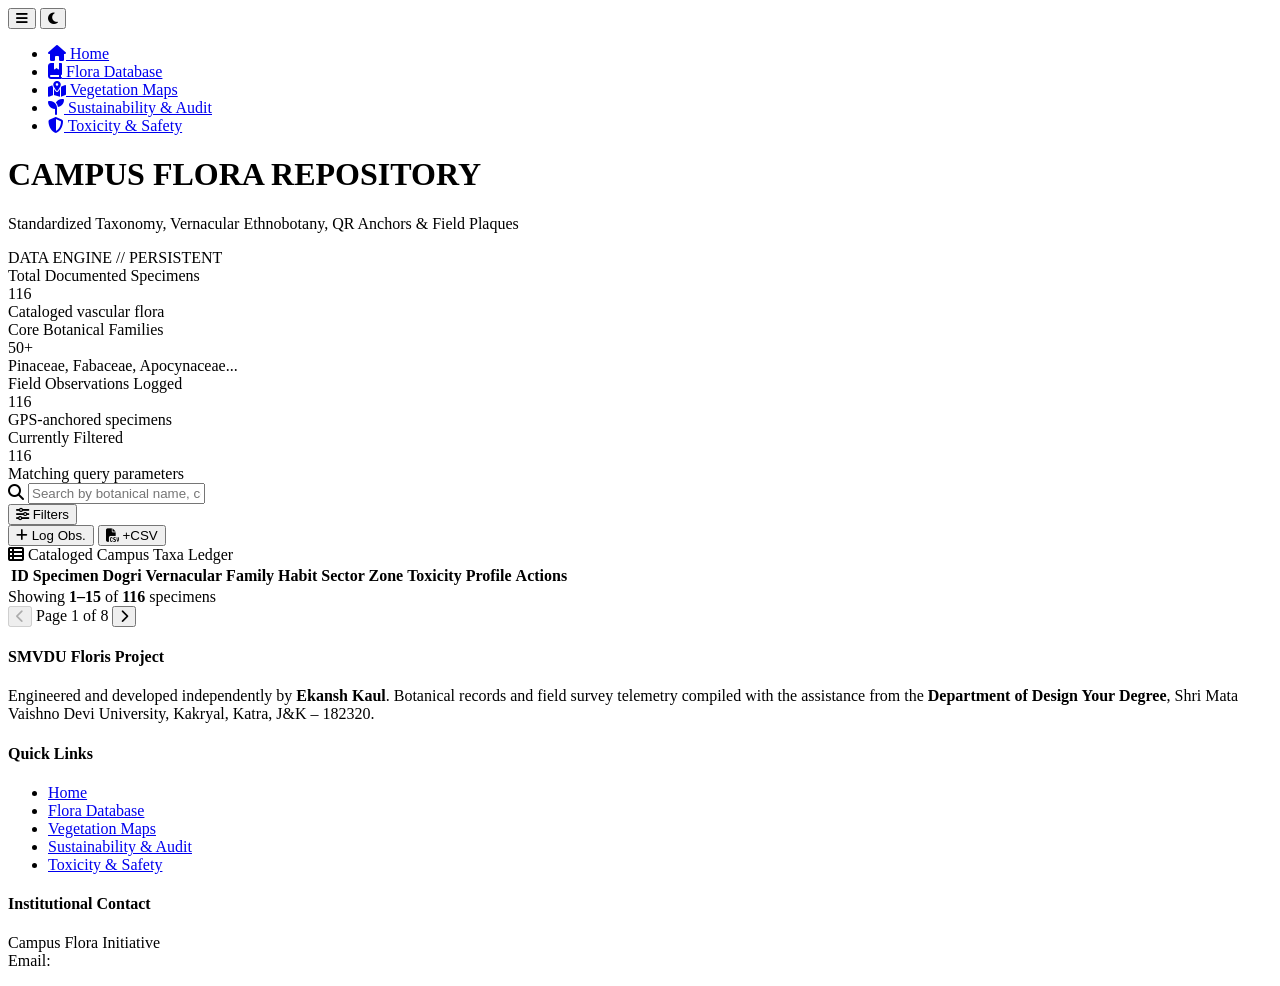
==== database.html @ 9c6f567e "Add files via upload" ====
<!DOCTYPE html>
<html lang="en">
<head>
    <meta charset="UTF-8">
    <meta name="viewport" content="width=device-width, initial-scale=1.0">
    <title>Flora Database — SMVDU Floris | Digital Herbarium</title>

    <!-- Instant Theme Loader: Place this BEFORE your CSS links -->
    <script>
        (function() {
            var saved = localStorage.getItem('smvdu_floris_theme');
            var theme = saved || (window.matchMedia('(prefers-color-scheme: dark)').matches ? 'dark' : 'light');
            document.documentElement.setAttribute('data-theme', theme);
        })();
    </script>

    <meta name="theme-color" content="#1e4620">
    <meta name="apple-mobile-web-app-capable" content="yes">
    <meta name="apple-mobile-web-app-status-bar-style" content="black-translucent">
    <link rel="manifest" href="manifest.json">

    <!-- Fonts & Icons -->
    <link rel="preconnect" href="https://fonts.googleapis.com">
    <link rel="preconnect" href="https://fonts.gstatic.com" crossorigin>
    <link href="https://fonts.googleapis.com/css2?family=Inter:wght@300;400;500;600;700&family=JetBrains+Mono:wght@400;500;600;700&family=Playfair+Display:ital,wght@0,600;0,700;1,400&display=swap" rel="stylesheet">
    <link rel="stylesheet" href="https://cdnjs.cloudflare.com/ajax/libs/font-awesome/6.4.0/css/all.min.css" integrity="sha512-iecdLmaskl7CVkqkXNQ/ZH/XLlvWZOJyj7Yy7tcenmpD1ypASozpmT/E0iPtmFIB46ZmdtAc9eNBvH0H/ZpiBw==" crossorigin="anonymous" referrerpolicy="no-referrer">

    <!-- Master CSS & Database-Specific CSS -->
    <link rel="stylesheet" href="css/style.css">
    <link rel="stylesheet" href="css/database.css">
</head>
<body>

    <!-- Retractable Header Interface -->
<header class="home-header">
        <div class="home-nav-container">
            <!-- Retractable Nav Trigger Button -->
            <button type="button" id="btn-toggle-menu" class="retractable-menu-btn" aria-label="Toggle Navigation Menu" title="Menu">
                <i class="fa-solid fa-bars" id="menu-icon"></i>
            </button>

            <!-- Theme Toggle Button -->
            <button type="button" id="themeToggleBtn" class="theme-toggle-btn" aria-label="Toggle Light/Dark Mode" title="Toggle Light/Dark Mode">
                <i class="fa-solid fa-moon" id="themeIcon"></i>
            </button>
        </div>

        <!-- Retractable Drawer Panel -->
        <nav id="retractable-nav-drawer" class="retractable-nav-drawer" aria-hidden="true">
            <ul class="nav-links">
                <li><a href="index.html" class="active"><i class="fa-solid fa-house"></i> Home</a></li>
                <li><a href="database.html"><i class="fa-solid fa-book-bookmark"></i> Flora Database</a></li>
                <li><a href="maps.html"><i class="fa-solid fa-map-location-dot"></i> Vegetation Maps</a></li>
                <li><a href="research.html"><i class="fa-solid fa-seedling"></i> Sustainability &amp; Audit</a></li>
                <li><a href="safety.html"><i class="fa-solid fa-shield-halved"></i> Toxicity &amp; Safety</a></li>
            </ul>
        </nav>
    </header>

    <main class="nexus-wrapper">

        <!-- Header -->
        <div class="db-header">
            <div class="db-title">
                <h1>CAMPUS <span>FLORA REPOSITORY</span></h1>
                <div class="db-subtitle">
                    <span class="db-subtitle-line"></span>
                    <p>Standardized Taxonomy, Vernacular Ethnobotany, QR Anchors &amp; Field Plaques</p>
                </div>
            </div>
            <div class="status-chip">
                <div class="status-dot"></div>
                <span id="db-active-sync-badge">DATA ENGINE // PERSISTENT</span>
            </div>
        </div>

        <!-- Telemetry Stats Grid -->
        <div class="density-stats-grid">
            <div class="stat-card">
                <div class="stat-label">Total Documented Specimens</div>
                <div class="stat-value" id="db-stat-total">116</div>
                <div class="density-meta">Cataloged vascular flora</div>
            </div>
            <div class="stat-card gold">
                <div class="stat-label">Core Botanical Families</div>
                <div class="stat-value" id="db-stat-families">50+</div>
                <div class="density-meta">Pinaceae, Fabaceae, Apocynaceae...</div>
            </div>
            <div class="stat-card amber">
                <div class="stat-label">Field Observations Logged</div>
                <div class="stat-value" id="db-stat-observations">116</div>
                <div class="density-meta">GPS-anchored specimens</div>
            </div>
            <div class="stat-card cyan">
                <div class="stat-label">Currently Filtered</div>
                <div class="stat-value" id="db-stat-visible">116</div>
                <div class="density-meta">Matching query parameters</div>
            </div>
        </div>

        <!-- Toolbar & Filter Console -->
        <div class="db-filter-console">
            <div class="search-input-wrap">
                <i class="fa-solid fa-magnifying-glass search-icon"></i>
                <input type="text" id="flora-search" placeholder="Search by botanical name, common name, Dogri vernacular, or family..." autocomplete="off">
            </div>

            <!-- Filters Dropdown Button -->
            <div class="filters-wrap">
                <button type="button" id="btn-filters" class="btn-action btn-outline" title="Filter by Ecological Sector, Habit, or Toxicity">
                    <i class="fa-solid fa-sliders"></i> Filters
                </button>
                <div id="filters-dropdown" class="filters-dropdown" style="display: none;">
                    <div class="dropdown-section">
                        <label for="filter-zone" class="dropdown-label">Ecological Sector</label>
                        <select id="filter-zone" class="select-filter dropdown-select">
                            <option value="ALL">All Ecological Sectors</option>
                            <option value="Pine Ridge Belt">Pine Ridge Belt</option>
                            <option value="Academic Avenue">Academic Avenue</option>
                            <option value="Lower Scrublands">Lower Scrublands</option>
                            <option value="Ravine Corridors">Ravine Corridors</option>
                        </select>
                    </div>

                    <div class="dropdown-section">
                        <label for="filter-habit" class="dropdown-label">Plant Habit</label>
                        <select id="filter-habit" class="select-filter dropdown-select">
                            <option value="ALL">All Habits</option>
                            <option value="Tree">Tree</option>
                            <option value="Shrub">Shrub</option>
                            <option value="Herb">Herb</option>
                            <option value="Climber">Climber</option>
                        </select>
                    </div>

                    <div class="dropdown-section">
                        <label for="filter-toxicity" class="dropdown-label">Toxicity Profile</label>
                        <select id="filter-toxicity" class="select-filter dropdown-select">
                            <option value="ALL">All Toxicity Profiles</option>
                            <option value="Safe">Safe</option>
                            <option value="Mild Irritant">Mild Irritant</option>
                            <option value="Toxic">Toxic</option>
                        </select>
                    </div>

                    <div class="dropdown-section filter-reset-section">
                        <button type="button" id="btn-reset-filters" class="btn-action btn-outline filter-reset-btn" title="Reset all search and filter parameters">
                            <i class="fa-solid fa-rotate-left"></i> Reset Filters
                        </button>
                    </div>
                </div>
            </div>

            <div class="filter-dropdown-group action-btn-group">
                <button type="button" id="btn-open-modal" class="btn-action">
                    <i class="fa-solid fa-plus"></i> Log Obs.
                </button>

                <button type="button" id="btn-export-csv" class="btn-action btn-outline" title="Export current catalog to CSV spreadsheet">
                    <i class="fa-solid fa-file-csv"></i> +CSV
                </button>
            </div>
        </div>

        <!-- Tabular Database Card with Sealed Pagination -->
        <section class="density-table-card">
            <div class="table-header-bar">
                <div class="table-title">
                    <i class="fa-solid fa-table-list"></i> Cataloged Campus Taxa Ledger
                </div>
            </div>

            <div class="table-scroll">
                <table id="db-main-table">
                    <thead>
                        <tr>
                            <th>ID</th>
                            <th>Specimen</th>
                            <th>Dogri Vernacular</th>
                            <th>Family</th>
                            <th>Habit</th>
                            <th>Sector Zone</th>
                            <th>Toxicity Profile</th>
                            <th>Actions</th>
                        </tr>
                    </thead>
                    <tbody id="flora-table-body">
                        <!-- Populated dynamically via js/database.js -->
                    </tbody>
                </table>
            </div>

            <!-- Clean Table Pagination Bar -->
            <div class="table-pagination-bar">
                <div class="pagination-info" id="pagination-info">
                    Showing <strong>1–15</strong> of <strong>116</strong> specimens
                </div>
                <div class="pagination-controls">
                    <button type="button" id="btn-prev-page" class="pagination-btn" title="Previous Page" disabled>
                        <i class="fa-solid fa-chevron-left"></i>
                    </button>
                    <span class="pagination-page-indicator">
                        Page <span id="current-page-num" class="font-mono">1</span> of <span id="total-pages-num" class="font-mono">8</span>
                    </span>
                    <button type="button" id="btn-next-page" class="pagination-btn" title="Next Page">
                        <i class="fa-solid fa-chevron-right"></i>
                    </button>
                </div>
            </div>
        </section>

    </main>

    <!-- Specimen Detailed Inspection Modal Card -->
    <div id="specimen-card-modal" class="modal-backdrop" style="display: none;">
        <div class="modal-dialog" style="max-width: 620px;">
            <div class="modal-header">
                <h3 id="modal-card-botanical"><i class="fa-solid fa-seedling"></i> Specimen Details</h3>
                <button type="button" id="btn-close-card-modal" class="modal-close">&times;</button>
            </div>
            <div class="modal-form" style="padding: 1.5rem;">
                <div id="modal-card-photo-container" style="display: none; margin-bottom: 1.25rem; text-align: center;">
                    <img id="modal-card-photo" src="" alt="Specimen Photo" style="max-height: 220px; width: 100%; object-fit: cover; border-radius: 6px; border: 1px solid var(--border-color);">
                </div>
                <div style="display: flex; justify-content: space-between; align-items: baseline; margin-bottom: 0.5rem;">
                    <span id="modal-card-id" class="font-mono" style="font-weight: 700; color: var(--primary);">SMVDU-FL-001</span>
                    <span id="modal-card-toxicity" class="hazard-chip hazard-safe">Safe</span>
                </div>
                <div id="modal-card-common" style="font-size: 1.05rem; font-weight: 600; color: var(--text-dark); margin-bottom: 0.2rem;">Chir Pine</div>
                <div id="modal-card-dogri" class="dogri-badge">Dogri: Cheel</div>

                <div class="meta-details-list" style="margin-top: 1rem;">
                    <div class="meta-row"><span class="meta-key">Family</span><span class="meta-val" id="modal-card-family">Pinaceae</span></div>
                    <div class="meta-row"><span class="meta-key">Habit</span><span class="meta-val" id="modal-card-habit">Tree</span></div>
                    <div class="meta-row"><span class="meta-key">Sector Zone</span><span class="meta-val" id="modal-card-zone">Pine Ridge Belt</span></div>
                    <div class="meta-row"><span class="meta-key">Elevation</span><span class="meta-val font-mono" id="modal-card-elevation">840m MSL</span></div>
                    <div class="meta-row"><span class="meta-key">GPS Location</span><span class="meta-val font-mono" id="modal-card-coords">32.94310° N, 74.95420° E</span></div>
                    <div class="meta-row"><span class="meta-key">IUCN Status</span><span class="meta-val" id="modal-card-iucn">LC</span></div>
                </div>

                <div style="margin-top: 1rem;">
                    <span class="meta-key">Phenology Schedule</span>
                    <p id="modal-card-phenology" style="font-size: 0.85rem; color: var(--text-dark); margin-top: 0.2rem;">--</p>
                </div>

                <div style="margin-top: 0.75rem;">
                    <span class="meta-key">Ethnobotanical / Field Notes</span>
                    <p id="modal-card-notes" style="font-size: 0.85rem; color: var(--text-muted); margin-top: 0.2rem;">--</p>
                </div>

                <div class="modal-actions" style="margin-top: 1.5rem;">
                    <a id="modal-card-maplink" href="#" class="btn-action btn-outline"><i class="fa-solid fa-map-location-dot"></i> GIS Map</a>
                    <button type="button" id="modal-card-printbtn" class="btn-action"><i class="fa-solid fa-print"></i> Print 4x6 Plaque</button>
                </div>
            </div>
        </div>
    </div>

    <!-- Dedicated Specimen QR Code & Field Tagging Modal -->
    <div id="specimen-qr-modal" class="modal-backdrop" style="display: none;">
        <div class="modal-dialog" style="max-width: 440px; text-align: center;">
            <div class="modal-header">
                <h3 id="qr-modal-title"><i class="fa-solid fa-qrcode"></i> Specimen QR Tag</h3>
                <button type="button" id="btn-close-specimen-qr" class="modal-close">&times;</button>
            </div>
            <div style="padding: 1.5rem;">
                <div style="margin-bottom: 1rem;">
                    <span id="qr-modal-id" class="font-mono" style="font-weight: 700; color: var(--primary); font-size: 0.85rem;">SMVDU-FL-001</span>
                    <h4 id="qr-modal-botanical" style="font-style: italic; font-size: 1.15rem; color: var(--text-heading); margin-top: 0.2rem;">Pinus roxburghii</h4>
                    <p id="qr-modal-common" style="font-size: 0.85rem; color: var(--text-muted);">Chir Pine (Cheel)</p>
                </div>

                <div class="qr-frame" style="display: inline-block; padding: 10px; background: #ffffff; border: 2px solid var(--border-color); border-radius: 8px; margin-bottom: 1rem; box-shadow: var(--shadow-sm);">
                    <img id="specimen-qr-image" src="" alt="Specimen QR Code" style="width: 200px; max-width: 100%; height: auto; aspect-ratio: 1 / 1; display: block;">
                </div>

                <p style="font-size: 0.78rem; color: var(--text-muted); line-height: 1.4; margin-bottom: 1.25rem;">
                    Scan with any smartphone camera or campus terminal to instantly open this specimen's field telemetry and GPS location.
                </p>

                <div style="display: flex; gap: 0.5rem; justify-content: center; flex-wrap: wrap;">
                    <button type="button" id="btn-download-qr" class="btn-action btn-outline">
                        <i class="fa-solid fa-download"></i> Save PNG
                    </button>
                    <button type="button" id="btn-print-qr-plaque" class="btn-action">
                        <i class="fa-solid fa-print"></i> Print 4x6 Plaque
                    </button>
                </div>
            </div>
        </div>
    </div>

    <!-- Field Observation Intake Modal with One-Tap GPS and Photo Uploader -->
    <div id="observation-modal" class="modal-backdrop" style="display: none;">
        <div class="modal-dialog">
            <div class="modal-header">
                <h3><i class="fa-solid fa-clipboard-check"></i> Field Specimen Observation Intake</h3>
                <button type="button" id="btn-close-modal" class="modal-close">&times;</button>
            </div>
            <form id="form-add-specimen" class="modal-form">
                <div class="form-row">
                    <div class="form-group">
                        <label for="input-botanical">Botanical Name (Scientific) *</label>
                        <input type="text" id="input-botanical" placeholder="e.g. Pinus roxburghii" required>
                    </div>
                    <div class="form-group">
                        <label for="input-common">Common English Name *</label>
                        <input type="text" id="input-common" placeholder="e.g. Chir Pine" required>
                    </div>
                </div>

                <div class="form-row">
                    <div class="form-group">
                        <label for="input-dogri">Dogri Vernacular Name</label>
                        <input type="text" id="input-dogri" placeholder="e.g. Cheel">
                    </div>
                    <div class="form-group">
                        <label for="input-family">Botanical Family *</label>
                        <input type="text" id="input-family" placeholder="e.g. Pinaceae" required>
                    </div>
                </div>

                <div class="form-row">
                    <div class="form-group">
                        <label for="input-habit">Plant Habit *</label>
                        <select id="input-habit" required>
                            <option value="Tree">Tree</option>
                            <option value="Shrub">Shrub</option>
                            <option value="Herb">Herb</option>
                            <option value="Climber">Climber</option>
                        </select>
                    </div>
                    <div class="form-group">
                        <label for="input-zone">Ecological Sector Zone *</label>
                        <select id="input-zone" required>
                            <option value="Pine Ridge Belt">Pine Ridge Belt</option>
                            <option value="Academic Avenue">Academic Avenue</option>
                            <option value="Lower Scrublands">Lower Scrublands</option>
                            <option value="Ravine Corridors">Ravine Corridors</option>
                        </select>
                    </div>
                </div>

                <div class="form-row">
                    <div class="form-group">
                        <label for="input-toxicity">Toxicity Assessment *</label>
                        <select id="input-toxicity" required>
                            <option value="Safe">Safe</option>
                            <option value="Mild Irritant">Mild Irritant</option>
                            <option value="Toxic">Toxic</option>
                        </select>
                    </div>
                    <div class="form-group">
                        <label for="input-elevation">Elevation Range</label>
                        <input type="text" id="input-elevation" placeholder="e.g. 840m MSL">
                    </div>
                </div>

                <!-- GPS Field Auto-Acquire Module -->
                <div style="background: var(--bg-secondary); border: 1px solid var(--border-color); border-radius: 6px; padding: 0.85rem 1rem; margin-bottom: 1rem;">
                    <div style="display: flex; justify-content: space-between; align-items: center; margin-bottom: 0.5rem; flex-wrap: wrap; gap: 0.5rem;">
                        <span class="font-mono" style="font-size: 0.75rem; font-weight: 700; color: var(--primary);">
                            <i class="fa-solid fa-location-crosshairs"></i> SPATIAL SATELLITE FIX
                        </span>
                        <button type="button" id="btn-acquire-gps" class="btn-action btn-outline" style="font-size: 0.72rem; padding: 0.25rem 0.6rem;">
                            <i class="fa-solid fa-crosshairs"></i> Get Current GPS
                        </button>
                    </div>
                    <div class="form-row" style="margin-bottom: 0;">
                        <div class="form-group" style="margin-bottom: 0;">
                            <label for="input-lat">Latitude (WGS84) *</label>
                            <input type="number" step="0.00001" id="input-lat" placeholder="32.94190" required>
                        </div>
                        <div class="form-group" style="margin-bottom: 0;">
                            <label for="input-lng">Longitude (WGS84) *</label>
                            <input type="number" step="0.00001" id="input-lng" placeholder="74.95380" required>
                        </div>
                    </div>
                    <div id="gps-status-msg" class="font-mono" style="font-size: 0.7rem; color: var(--text-muted); margin-top: 0.35rem;">
                        Manual entry active or click "Get Current GPS" during field sampling.
                    </div>
                </div>

                <div class="form-group">
                    <label for="input-photo">Field Specimen Photo (Auto-Compressed for LocalStorage)</label>
                    <input type="file" id="input-photo" accept="image/*">
                    <div id="photo-preview-wrap" style="display: none; margin-top: 0.5rem; align-items: center; gap: 0.75rem;">
                        <img id="photo-preview-img" style="width: 50px; height: 50px; object-fit: cover; border-radius: 4px; border: 1px solid var(--border-color);" alt="Compressed Preview">
                        <span id="photo-status" class="font-mono" style="font-size: 0.72rem; color: var(--text-muted);">Optimized</span>
                    </div>
                </div>

                <div class="form-group">
                    <label for="input-notes">Ecological Field Observations &amp; Ethnobotanical Use</label>
                    <textarea id="input-notes" rows="3" placeholder="Provide notes on bark texture, phenological flowering stage, traditional medicinal utility, or micro-habitat context..."></textarea>
                </div>

                <div class="modal-actions">
                    <button type="button" id="btn-cancel-modal" class="btn-action btn-outline">Cancel</button>
                    <button type="submit" class="btn-action"><i class="fa-solid fa-floppy-disk"></i> Commit Observation</button>
                </div>
            </form>
        </div>
    </div>

    <!-- Hidden Printable 4x6 Plaque Template -->
    <div id="plaque-print-stage" class="print-only"></div>

    <footer>
        <div class="footer-content">
            <div class="footer-col">
                <h4>SMVDU Floris Project</h4>
                <p>Engineered and developed independently by <strong>Ekansh Kaul</strong>. Botanical records and field survey telemetry compiled with the assistance from the <strong>Department of Design Your Degree</strong>, Shri Mata Vaishno Devi University, Kakryal, Katra, J&amp;K – 182320.</p>            </div>
            <div class="footer-col">
                <h4>Quick Links</h4>
                <ul class="footer-links">
                    <li><a href="index.html">Home</a></li>
                    <li><a href="database.html">Flora Database</a></li>
                    <li><a href="maps.html">Vegetation Maps</a></li>
                    <li><a href="research.html">Sustainability &amp; Audit</a></li>
                    <li><a href="safety.html">Toxicity &amp; Safety</a></li>
                </ul>
            </div>
            <div class="footer-col">
                <h4>Institutional Contact</h4>
                <p>Campus Flora Initiative<br>Email: <span style="color: #ffffff; font-weight: 500;">biodiversity@smvdu.ac.in</span></p>
            </div>
        </div>
    </footer>

    <!-- Global Scripts: data engine MUST load before database controller -->
    <script src="https://cdnjs.cloudflare.com/ajax/libs/qrcode-generator/1.4.4/qrcode.min.js" integrity="sha512-ZDSPxhGgXN+p1n103M5F4f3N1e4jPqA439yS3lE4m4E39y3459yS3mE433459yS3mE433=" crossorigin="anonymous" referrerpolicy="no-referrer"></script>
    <script src="js/data.js"></script>
    <script src="js/main.js"></script>
    <script src="js/database.js"></script>
</body>
</html>
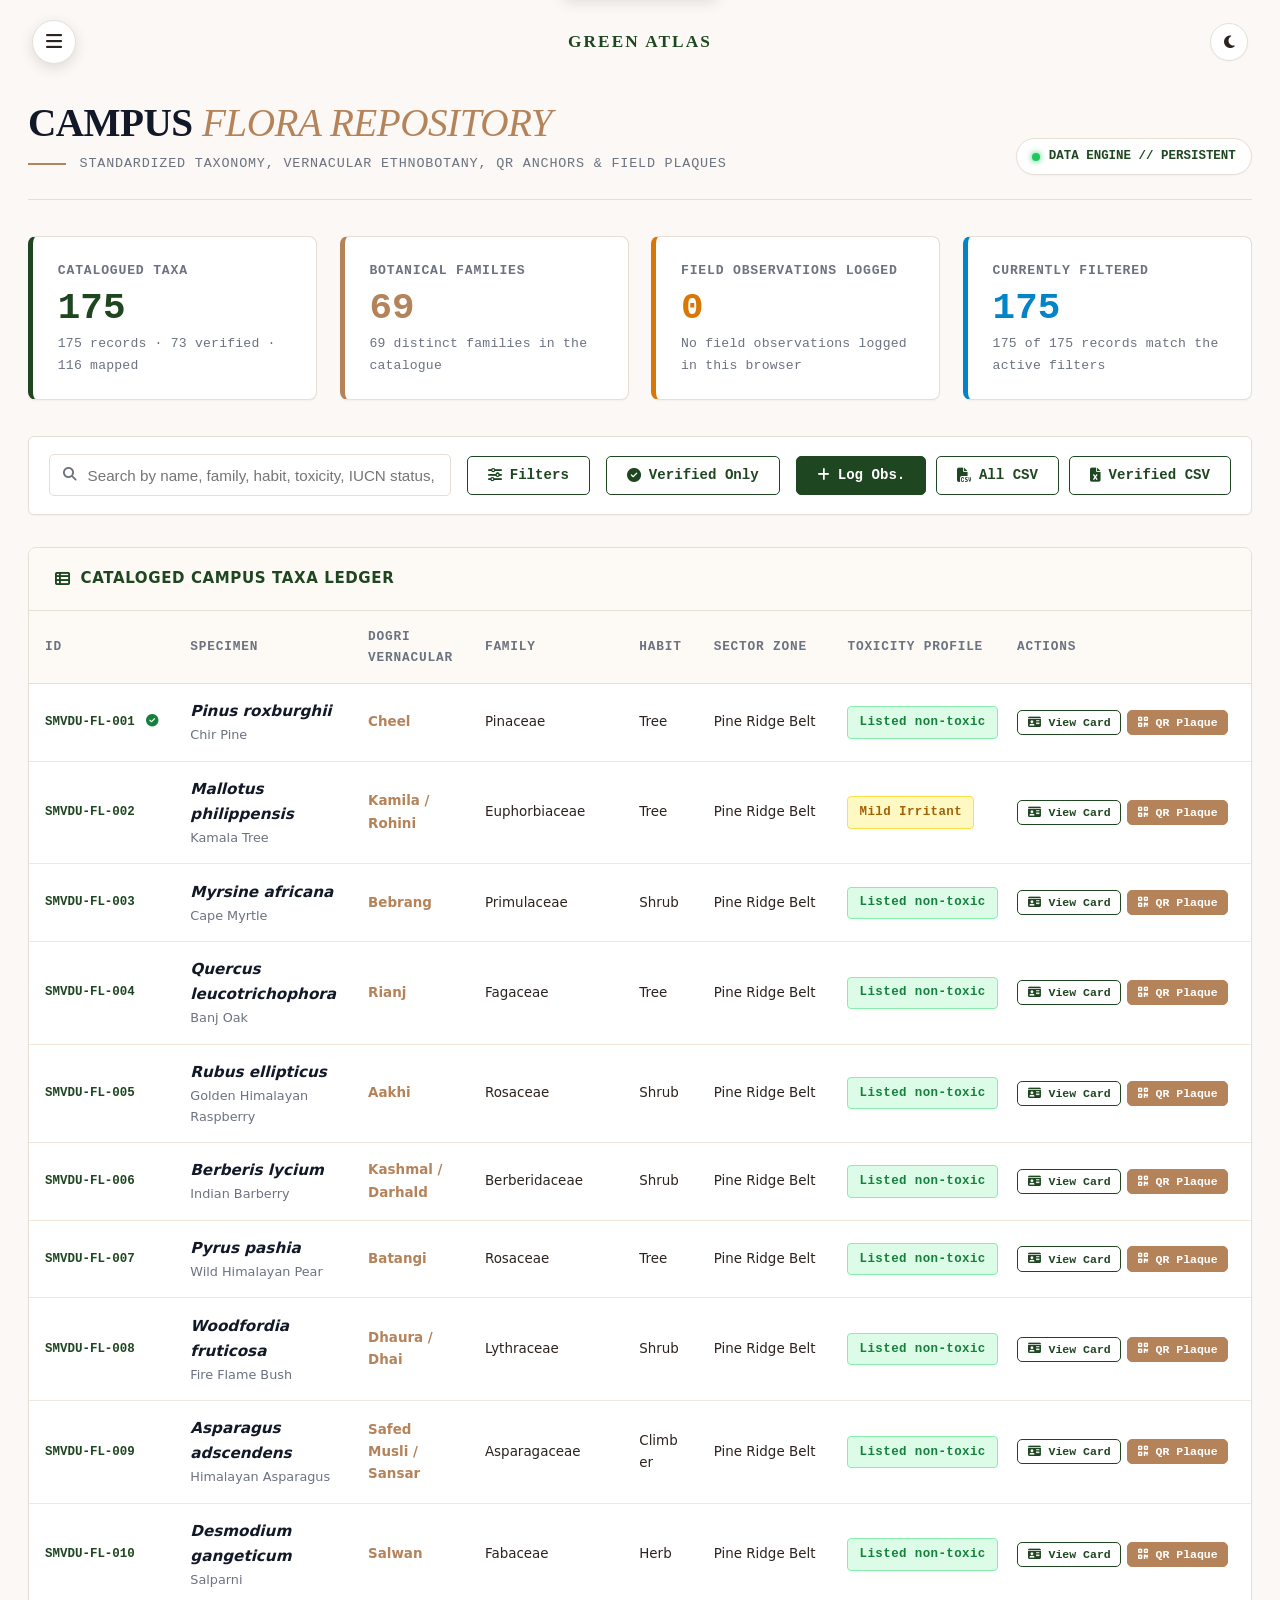
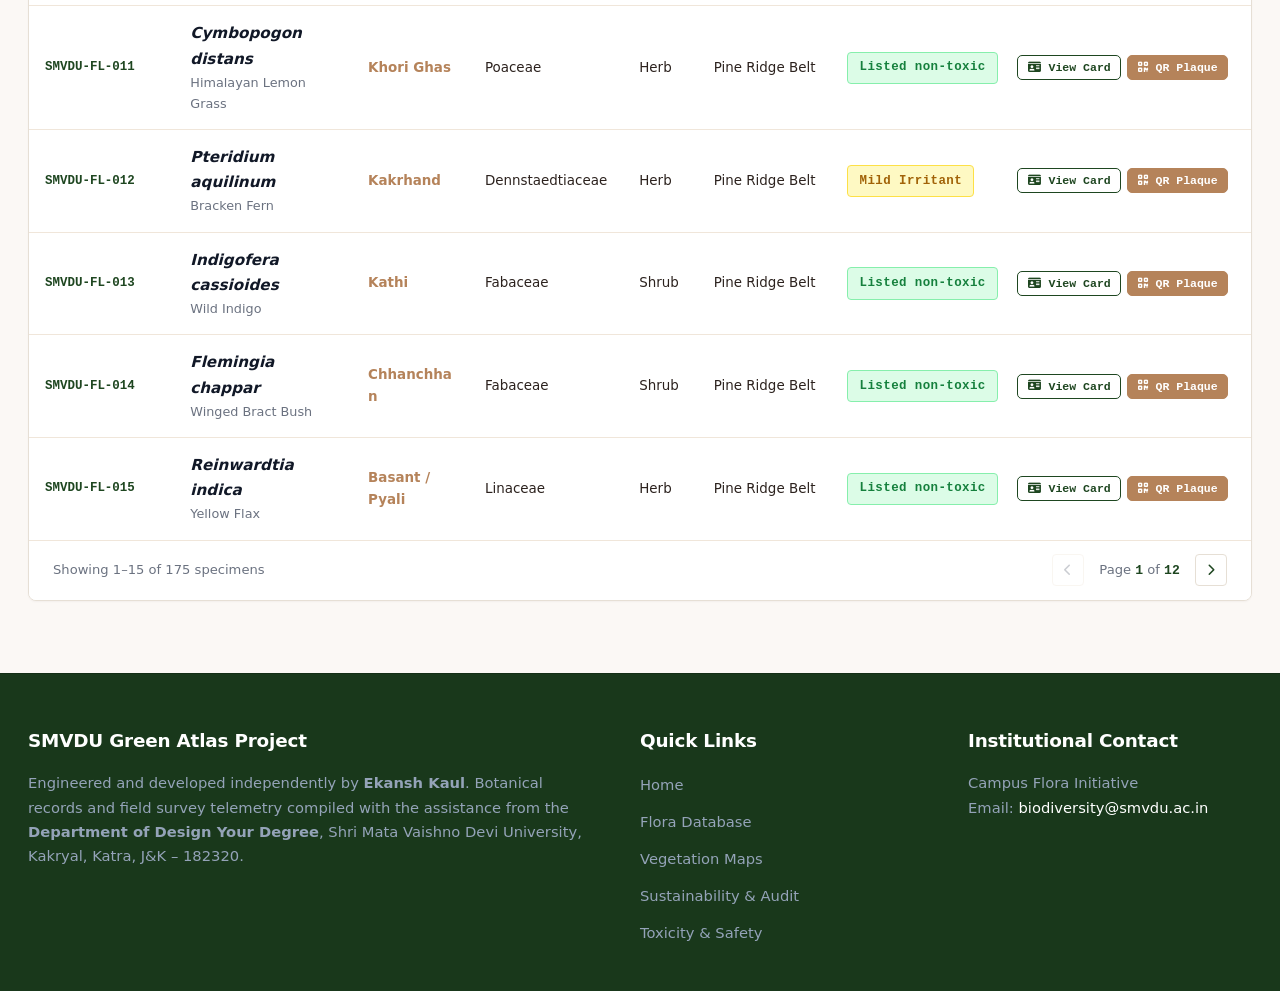
==== commit fce59841: "Add files via upload" ====
--- a/database.html
+++ b/database.html
@@ -3,9 +3,11 @@
 <head>
     <meta charset="UTF-8">
     <meta name="viewport" content="width=device-width, initial-scale=1.0">
-    <title>Flora Database — SMVDU Floris | Digital Herbarium</title>
-
-    <!-- Instant Theme Loader: Place this BEFORE your CSS links -->
+    <meta name="referrer" content="strict-origin-when-cross-origin">
+    <meta http-equiv="Content-Security-Policy" content="default-src 'self'; base-uri 'self'; object-src 'none'; frame-src 'none'; form-action 'self'; script-src 'self' 'sha256-qniwu46ODIC4rO19xw/cZGBTXKro7w2Y8PqLPO2aABE=' https://unpkg.com; style-src 'self' 'unsafe-inline' https://fonts.googleapis.com https://cdnjs.cloudflare.com https://unpkg.com; img-src 'self' data: blob: https://server.arcgisonline.com https://unpkg.com https://cdnjs.cloudflare.com https://api.qrserver.com; font-src 'self' data: https://fonts.gstatic.com https://cdnjs.cloudflare.com; connect-src 'self' data: blob: https://fonts.googleapis.com https://fonts.gstatic.com https://server.arcgisonline.com https://api.qrserver.com; worker-src 'self'; manifest-src 'self'">
+    <title>Flora Database — SMVDU Green Atlas | Digital Herbarium</title>
+
+    <!-- Instant Theme Loader -->
     <script>
         (function() {
             var saved = localStorage.getItem('smvdu_floris_theme');
@@ -14,15 +16,20 @@
         })();
     </script>
 
+    <meta name="description" content="Searchable campus flora repository with specimen details, field observation intake, CSV export, QR tags and printable botanical plaques.">
+    <meta name="green-atlas-base-url" content="">
     <meta name="theme-color" content="#1e4620">
     <meta name="apple-mobile-web-app-capable" content="yes">
     <meta name="apple-mobile-web-app-status-bar-style" content="black-translucent">
     <link rel="manifest" href="manifest.json">
+    <link rel="icon" type="image/png" sizes="32x32" href="icons/favicon-32x32.png">
+    <link rel="icon" type="image/svg+xml" href="icons/icon.svg">
+    <link rel="apple-touch-icon" href="icons/icon-192x192.png">
 
     <!-- Fonts & Icons -->
     <link rel="preconnect" href="https://fonts.googleapis.com">
     <link rel="preconnect" href="https://fonts.gstatic.com" crossorigin>
-    <link href="https://fonts.googleapis.com/css2?family=Inter:wght@300;400;500;600;700&family=JetBrains+Mono:wght@400;500;600;700&family=Playfair+Display:ital,wght@0,600;0,700;1,400&display=swap" rel="stylesheet">
+    <link href="https://fonts.googleapis.com/css2?family=Inter:wght@300;400;500;600;700&family=JetBrains+Mono:wght@400;500;600;700&family=Playfair+Display:ital,wght@0,600;0,700;1,400;1,600&display=swap" rel="stylesheet">
     <link rel="stylesheet" href="https://cdnjs.cloudflare.com/ajax/libs/font-awesome/6.4.0/css/all.min.css" integrity="sha512-iecdLmaskl7CVkqkXNQ/ZH/XLlvWZOJyj7Yy7tcenmpD1ypASozpmT/E0iPtmFIB46ZmdtAc9eNBvH0H/ZpiBw==" crossorigin="anonymous" referrerpolicy="no-referrer">
 
     <!-- Master CSS & Database-Specific CSS -->
@@ -30,14 +37,20 @@
     <link rel="stylesheet" href="css/database.css">
 </head>
 <body>
+    <a class="skip-link" href="#main-content">Skip to content</a>
 
     <!-- Retractable Header Interface -->
-<header class="home-header">
+    <header class="home-header">
         <div class="home-nav-container">
             <!-- Retractable Nav Trigger Button -->
-            <button type="button" id="btn-toggle-menu" class="retractable-menu-btn" aria-label="Toggle Navigation Menu" title="Menu">
+            <button type="button" id="btn-toggle-menu" class="retractable-menu-btn" aria-label="Toggle Navigation Menu" aria-controls="retractable-nav-drawer" aria-expanded="false" title="Menu">
                 <i class="fa-solid fa-bars" id="menu-icon"></i>
             </button>
+
+            <!-- Atlas Wordmark -->
+            <a href="index.html" class="nav-brand" aria-label="Green Atlas — Home">
+                <span class="nav-brand-atlas">GREEN ATLAS</span>
+            </a>
 
             <!-- Theme Toggle Button -->
             <button type="button" id="themeToggleBtn" class="theme-toggle-btn" aria-label="Toggle Light/Dark Mode" title="Toggle Light/Dark Mode">
@@ -48,8 +61,8 @@
         <!-- Retractable Drawer Panel -->
         <nav id="retractable-nav-drawer" class="retractable-nav-drawer" aria-hidden="true">
             <ul class="nav-links">
-                <li><a href="index.html" class="active"><i class="fa-solid fa-house"></i> Home</a></li>
-                <li><a href="database.html"><i class="fa-solid fa-book-bookmark"></i> Flora Database</a></li>
+                <li><a href="index.html"><i class="fa-solid fa-house"></i> Home</a></li>
+                <li><a href="database.html" class="active" aria-current="page"><i class="fa-solid fa-book-bookmark"></i> Flora Database</a></li>
                 <li><a href="maps.html"><i class="fa-solid fa-map-location-dot"></i> Vegetation Maps</a></li>
                 <li><a href="research.html"><i class="fa-solid fa-seedling"></i> Sustainability &amp; Audit</a></li>
                 <li><a href="safety.html"><i class="fa-solid fa-shield-halved"></i> Toxicity &amp; Safety</a></li>
@@ -57,7 +70,7 @@
         </nav>
     </header>
 
-    <main class="nexus-wrapper">
+    <main id="main-content" tabindex="-1" class="nexus-wrapper">
 
         <!-- Header -->
         <div class="db-header">
@@ -70,55 +83,67 @@
             </div>
             <div class="status-chip">
                 <div class="status-dot"></div>
-                <span id="db-active-sync-badge">DATA ENGINE // PERSISTENT</span>
-            </div>
+                <span id="db-active-sync-badge">DATA ENGINE // CHECKING</span>
+            </div>
+        </div>
+
+        <!-- Storage Warning -->
+        <div id="db-storage-warning" class="db-storage-warning" role="alert" hidden>
+            <i class="fa-solid fa-triangle-exclamation" aria-hidden="true"></i>
+            <div>
+                <strong>Persistent storage unavailable.</strong>
+                <span id="db-storage-warning-text">New observations cannot be saved in this browser session.</span>
+            </div>
+        </div>
+
+        <div id="db-migration-note" class="db-migration-note" role="status" hidden>
+            <i class="fa-solid fa-rotate" aria-hidden="true"></i>
+            <span id="db-migration-note-text"></span>
         </div>
 
         <!-- Telemetry Stats Grid -->
-        <div class="density-stats-grid">
+        <div class="density-stats-grid" aria-label="Flora database telemetry">
             <div class="stat-card">
-                <div class="stat-label">Total Documented Specimens</div>
-                <div class="stat-value" id="db-stat-total">116</div>
-                <div class="density-meta">Cataloged vascular flora</div>
+                <div class="stat-label">Catalogued Taxa</div>
+                <div class="stat-value" id="db-stat-total">&mdash;</div>
+                <div class="density-meta" id="db-meta-total">Loading records&hellip;</div>
             </div>
             <div class="stat-card gold">
-                <div class="stat-label">Core Botanical Families</div>
-                <div class="stat-value" id="db-stat-families">50+</div>
-                <div class="density-meta">Pinaceae, Fabaceae, Apocynaceae...</div>
+                <div class="stat-label">Botanical Families</div>
+                <div class="stat-value" id="db-stat-families">&mdash;</div>
+                <div class="density-meta" id="db-meta-families">Taxonomic breadth of the catalogue</div>
             </div>
             <div class="stat-card amber">
                 <div class="stat-label">Field Observations Logged</div>
-                <div class="stat-value" id="db-stat-observations">116</div>
-                <div class="density-meta">GPS-anchored specimens</div>
+                <div class="stat-value" id="db-stat-observations">&mdash;</div>
+                <div class="density-meta" id="db-meta-observations">Records added beyond the catalogued dataset</div>
             </div>
             <div class="stat-card cyan">
                 <div class="stat-label">Currently Filtered</div>
-                <div class="stat-value" id="db-stat-visible">116</div>
-                <div class="density-meta">Matching query parameters</div>
-            </div>
-        </div>
+                <div class="stat-value" id="db-stat-visible">&mdash;</div>
+                <div class="density-meta" id="db-meta-visible">Matching query parameters</div>
+            </div>
+        </div>
+
+        <p id="db-status-announcer" class="sr-only" role="status" aria-live="polite"></p>
 
         <!-- Toolbar & Filter Console -->
         <div class="db-filter-console">
             <div class="search-input-wrap">
                 <i class="fa-solid fa-magnifying-glass search-icon"></i>
-                <input type="text" id="flora-search" placeholder="Search by botanical name, common name, Dogri vernacular, or family..." autocomplete="off">
+                <input type="text" id="flora-search" placeholder="Search by name, family, habit, toxicity, IUCN status, or notes..." aria-label="Search the campus flora database" autocomplete="off">
             </div>
 
             <!-- Filters Dropdown Button -->
             <div class="filters-wrap">
-                <button type="button" id="btn-filters" class="btn-action btn-outline" title="Filter by Ecological Sector, Habit, or Toxicity">
+                <button type="button" id="btn-filters" class="btn-action btn-outline" aria-controls="filters-dropdown" aria-expanded="false" title="Filter by Ecological Sector, Habit, or Toxicity">
                     <i class="fa-solid fa-sliders"></i> Filters
                 </button>
-                <div id="filters-dropdown" class="filters-dropdown" style="display: none;">
+                <div id="filters-dropdown" class="filters-dropdown" hidden>
                     <div class="dropdown-section">
                         <label for="filter-zone" class="dropdown-label">Ecological Sector</label>
                         <select id="filter-zone" class="select-filter dropdown-select">
                             <option value="ALL">All Ecological Sectors</option>
-                            <option value="Pine Ridge Belt">Pine Ridge Belt</option>
-                            <option value="Academic Avenue">Academic Avenue</option>
-                            <option value="Lower Scrublands">Lower Scrublands</option>
-                            <option value="Ravine Corridors">Ravine Corridors</option>
                         </select>
                     </div>
 
@@ -126,10 +151,6 @@
                         <label for="filter-habit" class="dropdown-label">Plant Habit</label>
                         <select id="filter-habit" class="select-filter dropdown-select">
                             <option value="ALL">All Habits</option>
-                            <option value="Tree">Tree</option>
-                            <option value="Shrub">Shrub</option>
-                            <option value="Herb">Herb</option>
-                            <option value="Climber">Climber</option>
                         </select>
                     </div>
 
@@ -137,9 +158,10 @@
                         <label for="filter-toxicity" class="dropdown-label">Toxicity Profile</label>
                         <select id="filter-toxicity" class="select-filter dropdown-select">
                             <option value="ALL">All Toxicity Profiles</option>
-                            <option value="Safe">Safe</option>
+                            <option value="Safe">Safe (listed non-toxic)</option>
                             <option value="Mild Irritant">Mild Irritant</option>
                             <option value="Toxic">Toxic</option>
+                            <option value="Unknown">Unknown / Not assessed</option>
                         </select>
                     </div>
 
@@ -151,13 +173,23 @@
                 </div>
             </div>
 
-            <div class="filter-dropdown-group action-btn-group">
+            <!-- Verified Quick Toggle -->
+            <button type="button" id="btn-toggle-verified" class="btn-action btn-outline" aria-pressed="false" title="Show only verified plant species">
+                <i class="fa-solid fa-check-circle"></i> Verified Only
+            </button>
+
+            <!-- Export & Intake Actions -->
+            <div class="action-btn-group">
                 <button type="button" id="btn-open-modal" class="btn-action">
                     <i class="fa-solid fa-plus"></i> Log Obs.
                 </button>
 
                 <button type="button" id="btn-export-csv" class="btn-action btn-outline" title="Export current catalog to CSV spreadsheet">
-                    <i class="fa-solid fa-file-csv"></i> +CSV
+                    <i class="fa-solid fa-file-csv"></i> All CSV
+                </button>
+
+                <button type="button" id="btn-export-verified-csv" class="btn-action btn-outline" title="Export separate spreadsheet of verified plants">
+                    <i class="fa-solid fa-file-excel"></i> Verified CSV
                 </button>
             </div>
         </div>
@@ -170,18 +202,21 @@
                 </div>
             </div>
 
+            <p class="db-table-hint">Scroll horizontally to view all columns.</p>
+
             <div class="table-scroll">
-                <table id="db-main-table">
+                <table id="db-main-table" aria-label="Cataloged campus vascular taxa">
+                    <caption class="sr-only">Catalogued campus vascular taxa with actions to inspect specimen details or generate a QR tag.</caption>
                     <thead>
                         <tr>
-                            <th>ID</th>
-                            <th>Specimen</th>
-                            <th>Dogri Vernacular</th>
-                            <th>Family</th>
-                            <th>Habit</th>
-                            <th>Sector Zone</th>
-                            <th>Toxicity Profile</th>
-                            <th>Actions</th>
+                            <th scope="col">ID</th>
+                            <th scope="col">Specimen</th>
+                            <th scope="col">Dogri Vernacular</th>
+                            <th scope="col">Family</th>
+                            <th scope="col">Habit</th>
+                            <th scope="col">Sector Zone</th>
+                            <th scope="col">Toxicity Profile</th>
+                            <th scope="col">Actions</th>
                         </tr>
                     </thead>
                     <tbody id="flora-table-body">
@@ -192,17 +227,17 @@
 
             <!-- Clean Table Pagination Bar -->
             <div class="table-pagination-bar">
-                <div class="pagination-info" id="pagination-info">
-                    Showing <strong>1–15</strong> of <strong>116</strong> specimens
+                <div class="pagination-info" id="pagination-info" aria-live="polite">
+                    Showing <strong>&mdash;</strong> of <strong>&mdash;</strong> specimens
                 </div>
                 <div class="pagination-controls">
-                    <button type="button" id="btn-prev-page" class="pagination-btn" title="Previous Page" disabled>
+                    <button type="button" id="btn-prev-page" class="pagination-btn" aria-label="Previous page" title="Previous Page" disabled>
                         <i class="fa-solid fa-chevron-left"></i>
                     </button>
                     <span class="pagination-page-indicator">
-                        Page <span id="current-page-num" class="font-mono">1</span> of <span id="total-pages-num" class="font-mono">8</span>
+                        Page <span id="current-page-num" class="font-mono">&mdash;</span> of <span id="total-pages-num" class="font-mono">&mdash;</span>
                     </span>
-                    <button type="button" id="btn-next-page" class="pagination-btn" title="Next Page">
+                    <button type="button" id="btn-next-page" class="pagination-btn" aria-label="Next page" title="Next Page" disabled>
                         <i class="fa-solid fa-chevron-right"></i>
                     </button>
                 </div>
@@ -212,43 +247,43 @@
     </main>
 
     <!-- Specimen Detailed Inspection Modal Card -->
-    <div id="specimen-card-modal" class="modal-backdrop" style="display: none;">
-        <div class="modal-dialog" style="max-width: 620px;">
+    <div id="specimen-card-modal" class="modal-backdrop" role="dialog" aria-modal="true" aria-labelledby="modal-card-botanical" aria-hidden="true">
+        <div class="modal-dialog modal-dialog--card">
             <div class="modal-header">
                 <h3 id="modal-card-botanical"><i class="fa-solid fa-seedling"></i> Specimen Details</h3>
-                <button type="button" id="btn-close-card-modal" class="modal-close">&times;</button>
-            </div>
-            <div class="modal-form" style="padding: 1.5rem;">
-                <div id="modal-card-photo-container" style="display: none; margin-bottom: 1.25rem; text-align: center;">
-                    <img id="modal-card-photo" src="" alt="Specimen Photo" style="max-height: 220px; width: 100%; object-fit: cover; border-radius: 6px; border: 1px solid var(--border-color);">
-                </div>
-                <div style="display: flex; justify-content: space-between; align-items: baseline; margin-bottom: 0.5rem;">
-                    <span id="modal-card-id" class="font-mono" style="font-weight: 700; color: var(--primary);">SMVDU-FL-001</span>
+                <button type="button" id="btn-close-card-modal" class="modal-close" aria-label="Close specimen details">&times;</button>
+            </div>
+            <div class="modal-form modal-body">
+                <div id="modal-card-photo-container" class="modal-photo-container" hidden>
+                    <img id="modal-card-photo" class="modal-photo" src="" alt="Specimen photo">
+                </div>
+                <div class="modal-chip-row">
+                    <span id="modal-card-id" class="font-mono modal-specimen-id">SMVDU-FL-001</span>
                     <span id="modal-card-toxicity" class="hazard-chip hazard-safe">Safe</span>
                 </div>
-                <div id="modal-card-common" style="font-size: 1.05rem; font-weight: 600; color: var(--text-dark); margin-bottom: 0.2rem;">Chir Pine</div>
+                <div id="modal-card-common" class="modal-common-name">Chir Pine</div>
                 <div id="modal-card-dogri" class="dogri-badge">Dogri: Cheel</div>
 
-                <div class="meta-details-list" style="margin-top: 1rem;">
+                <div class="meta-details-list modal-meta-list">
                     <div class="meta-row"><span class="meta-key">Family</span><span class="meta-val" id="modal-card-family">Pinaceae</span></div>
                     <div class="meta-row"><span class="meta-key">Habit</span><span class="meta-val" id="modal-card-habit">Tree</span></div>
                     <div class="meta-row"><span class="meta-key">Sector Zone</span><span class="meta-val" id="modal-card-zone">Pine Ridge Belt</span></div>
                     <div class="meta-row"><span class="meta-key">Elevation</span><span class="meta-val font-mono" id="modal-card-elevation">840m MSL</span></div>
                     <div class="meta-row"><span class="meta-key">GPS Location</span><span class="meta-val font-mono" id="modal-card-coords">32.94310° N, 74.95420° E</span></div>
-                    <div class="meta-row"><span class="meta-key">IUCN Status</span><span class="meta-val" id="modal-card-iucn">LC</span></div>
-                </div>
-
-                <div style="margin-top: 1rem;">
+                    <div class="meta-row"><span class="meta-key">IUCN Status</span><span class="meta-val" id="modal-card-iucn">Not recorded</span></div>
+                </div>
+
+                <div class="modal-text-section">
                     <span class="meta-key">Phenology Schedule</span>
-                    <p id="modal-card-phenology" style="font-size: 0.85rem; color: var(--text-dark); margin-top: 0.2rem;">--</p>
-                </div>
-
-                <div style="margin-top: 0.75rem;">
+                    <p id="modal-card-phenology" class="modal-text-value">Not recorded</p>
+                </div>
+
+                <div class="modal-text-section">
                     <span class="meta-key">Ethnobotanical / Field Notes</span>
-                    <p id="modal-card-notes" style="font-size: 0.85rem; color: var(--text-muted); margin-top: 0.2rem;">--</p>
-                </div>
-
-                <div class="modal-actions" style="margin-top: 1.5rem;">
+                    <p id="modal-card-notes" class="modal-text-value modal-text-muted">Not recorded</p>
+                </div>
+
+                <div class="modal-actions modal-actions-spaced">
                     <a id="modal-card-maplink" href="#" class="btn-action btn-outline"><i class="fa-solid fa-map-location-dot"></i> GIS Map</a>
                     <button type="button" id="modal-card-printbtn" class="btn-action"><i class="fa-solid fa-print"></i> Print 4x6 Plaque</button>
                 </div>
@@ -257,28 +292,28 @@
     </div>
 
     <!-- Dedicated Specimen QR Code & Field Tagging Modal -->
-    <div id="specimen-qr-modal" class="modal-backdrop" style="display: none;">
-        <div class="modal-dialog" style="max-width: 440px; text-align: center;">
+    <div id="specimen-qr-modal" class="modal-backdrop" role="dialog" aria-modal="true" aria-labelledby="qr-modal-title" aria-hidden="true">
+        <div class="modal-dialog modal-dialog--qr">
             <div class="modal-header">
                 <h3 id="qr-modal-title"><i class="fa-solid fa-qrcode"></i> Specimen QR Tag</h3>
-                <button type="button" id="btn-close-specimen-qr" class="modal-close">&times;</button>
-            </div>
-            <div style="padding: 1.5rem;">
-                <div style="margin-bottom: 1rem;">
-                    <span id="qr-modal-id" class="font-mono" style="font-weight: 700; color: var(--primary); font-size: 0.85rem;">SMVDU-FL-001</span>
-                    <h4 id="qr-modal-botanical" style="font-style: italic; font-size: 1.15rem; color: var(--text-heading); margin-top: 0.2rem;">Pinus roxburghii</h4>
-                    <p id="qr-modal-common" style="font-size: 0.85rem; color: var(--text-muted);">Chir Pine (Cheel)</p>
-                </div>
-
-                <div class="qr-frame" style="display: inline-block; padding: 10px; background: #ffffff; border: 2px solid var(--border-color); border-radius: 8px; margin-bottom: 1rem; box-shadow: var(--shadow-sm);">
-                    <img id="specimen-qr-image" src="" alt="Specimen QR Code" style="width: 200px; max-width: 100%; height: auto; aspect-ratio: 1 / 1; display: block;">
-                </div>
-
-                <p style="font-size: 0.78rem; color: var(--text-muted); line-height: 1.4; margin-bottom: 1.25rem;">
-                    Scan with any smartphone camera or campus terminal to instantly open this specimen's field telemetry and GPS location.
-                </p>
-
-                <div style="display: flex; gap: 0.5rem; justify-content: center; flex-wrap: wrap;">
+                <button type="button" id="btn-close-specimen-qr" class="modal-close" aria-label="Close QR tag">&times;</button>
+            </div>
+            <div class="modal-body modal-body--centered">
+                <div class="qr-identity">
+                    <span id="qr-modal-id" class="font-mono qr-specimen-id">SMVDU-FL-001</span>
+                    <h4 id="qr-modal-botanical" class="qr-botanical">Pinus roxburghii</h4>
+                    <p id="qr-modal-common" class="qr-common">Chir Pine (Cheel)</p>
+                </div>
+
+                <div class="qr-frame">
+                    <img id="specimen-qr-image" src="" alt="Specimen QR code" width="200" height="200">
+                </div>
+
+                <p id="qr-modal-target" class="qr-target font-mono"></p>
+                <p id="qr-modal-error" class="modal-error" role="alert" hidden></p>
+                <p class="modal-note">Scan with any smartphone camera or campus terminal to open this specimen's field telemetry and GPS location.</p>
+
+                <div class="qr-actions">
                     <button type="button" id="btn-download-qr" class="btn-action btn-outline">
                         <i class="fa-solid fa-download"></i> Save PNG
                     </button>
@@ -286,37 +321,41 @@
                         <i class="fa-solid fa-print"></i> Print 4x6 Plaque
                     </button>
                 </div>
+                <p id="qr-action-status" class="sr-only" role="status" aria-live="polite"></p>
             </div>
         </div>
     </div>
 
     <!-- Field Observation Intake Modal with One-Tap GPS and Photo Uploader -->
-    <div id="observation-modal" class="modal-backdrop" style="display: none;">
-        <div class="modal-dialog">
+    <div id="observation-modal" class="modal-backdrop" role="dialog" aria-modal="true" aria-labelledby="observation-modal-title" aria-hidden="true">
+        <div class="modal-dialog modal-dialog--observation">
             <div class="modal-header">
-                <h3><i class="fa-solid fa-clipboard-check"></i> Field Specimen Observation Intake</h3>
-                <button type="button" id="btn-close-modal" class="modal-close">&times;</button>
-            </div>
-            <form id="form-add-specimen" class="modal-form">
+                <h3 id="observation-modal-title"><i class="fa-solid fa-clipboard-check"></i> Field Specimen Observation Intake</h3>
+                <button type="button" id="btn-close-modal" class="modal-close" aria-label="Close observation form">&times;</button>
+            </div>
+            <form id="form-add-specimen" class="modal-form modal-body">
+                <div id="observation-form-status" class="form-status" role="status" aria-live="polite" hidden></div>
+                <div id="duplicate-warning" class="form-warning" role="alert" hidden></div>
+
                 <div class="form-row">
                     <div class="form-group">
                         <label for="input-botanical">Botanical Name (Scientific) *</label>
-                        <input type="text" id="input-botanical" placeholder="e.g. Pinus roxburghii" required>
+                        <input type="text" id="input-botanical" placeholder="e.g. Pinus roxburghii" required autocomplete="off">
                     </div>
                     <div class="form-group">
                         <label for="input-common">Common English Name *</label>
-                        <input type="text" id="input-common" placeholder="e.g. Chir Pine" required>
+                        <input type="text" id="input-common" placeholder="e.g. Chir Pine" required autocomplete="off">
                     </div>
                 </div>
 
                 <div class="form-row">
                     <div class="form-group">
                         <label for="input-dogri">Dogri Vernacular Name</label>
-                        <input type="text" id="input-dogri" placeholder="e.g. Cheel">
+                        <input type="text" id="input-dogri" placeholder="e.g. Cheel" autocomplete="off">
                     </div>
                     <div class="form-group">
                         <label for="input-family">Botanical Family *</label>
-                        <input type="text" id="input-family" placeholder="e.g. Pinaceae" required>
+                        <input type="text" id="input-family" placeholder="e.g. Pinaceae" required autocomplete="off">
                     </div>
                 </div>
 
@@ -328,6 +367,9 @@
                             <option value="Shrub">Shrub</option>
                             <option value="Herb">Herb</option>
                             <option value="Climber">Climber</option>
+                            <option value="Grass">Grass</option>
+                            <option value="Succulent">Succulent</option>
+                            <option value="Palm">Palm</option>
                         </select>
                     </div>
                     <div class="form-group">
@@ -345,59 +387,81 @@
                     <div class="form-group">
                         <label for="input-toxicity">Toxicity Assessment *</label>
                         <select id="input-toxicity" required>
-                            <option value="Safe">Safe</option>
+                            <option value="" selected disabled>Select assessment&hellip;</option>
+                            <option value="Safe">Safe (listed non-toxic)</option>
                             <option value="Mild Irritant">Mild Irritant</option>
                             <option value="Toxic">Toxic</option>
-                        </select>
-                    </div>
+                            <option value="Unknown">Unknown / Not assessed</option>
+                        </select>
+                    </div>
+                    <div class="form-group">
+                        <label for="input-iucn">IUCN Status (optional)</label>
+                        <select id="input-iucn">
+                            <option value="">Not recorded</option>
+                            <option value="LC">Least Concern (LC)</option>
+                            <option value="NT">Near Threatened (NT)</option>
+                            <option value="VU">Vulnerable (VU)</option>
+                            <option value="EN">Endangered (EN)</option>
+                            <option value="CR">Critically Endangered (CR)</option>
+                            <option value="DD">Data Deficient (DD)</option>
+                            <option value="NE">Not Evaluated (NE)</option>
+                        </select>
+                    </div>
+                </div>
+
+                <div class="form-row">
                     <div class="form-group">
                         <label for="input-elevation">Elevation Range</label>
                         <input type="text" id="input-elevation" placeholder="e.g. 840m MSL">
                     </div>
-                </div>
-
-                <!-- GPS Field Auto-Acquire Module -->
-                <div style="background: var(--bg-secondary); border: 1px solid var(--border-color); border-radius: 6px; padding: 0.85rem 1rem; margin-bottom: 1rem;">
-                    <div style="display: flex; justify-content: space-between; align-items: center; margin-bottom: 0.5rem; flex-wrap: wrap; gap: 0.5rem;">
-                        <span class="font-mono" style="font-size: 0.75rem; font-weight: 700; color: var(--primary);">
-                            <i class="fa-solid fa-location-crosshairs"></i> SPATIAL SATELLITE FIX
+                    <div class="form-group">
+                        <label for="input-phenology">Phenology Notes</label>
+                        <input type="text" id="input-phenology" placeholder="e.g. Flowering; fruiting; leaf flush">
+                    </div>
+                </div>
+
+                <div class="gps-panel">
+                    <div class="gps-panel-header">
+                        <span class="font-mono gps-panel-title">
+                            <i class="fa-solid fa-location-crosshairs" aria-hidden="true"></i> SPATIAL SATELLITE FIX
                         </span>
-                        <button type="button" id="btn-acquire-gps" class="btn-action btn-outline" style="font-size: 0.72rem; padding: 0.25rem 0.6rem;">
+                        <button type="button" id="btn-acquire-gps" class="btn-action btn-outline btn-gps">
                             <i class="fa-solid fa-crosshairs"></i> Get Current GPS
                         </button>
                     </div>
-                    <div class="form-row" style="margin-bottom: 0;">
-                        <div class="form-group" style="margin-bottom: 0;">
+                    <div class="form-row gps-coordinate-row">
+                        <div class="form-group">
                             <label for="input-lat">Latitude (WGS84) *</label>
-                            <input type="number" step="0.00001" id="input-lat" placeholder="32.94190" required>
+                            <input type="number" step="0.00001" min="-90" max="90" inputmode="decimal" id="input-lat" placeholder="32.94190" required>
                         </div>
-                        <div class="form-group" style="margin-bottom: 0;">
+                        <div class="form-group">
                             <label for="input-lng">Longitude (WGS84) *</label>
-                            <input type="number" step="0.00001" id="input-lng" placeholder="74.95380" required>
+                            <input type="number" step="0.00001" min="-180" max="180" inputmode="decimal" id="input-lng" placeholder="74.95380" required>
                         </div>
                     </div>
-                    <div id="gps-status-msg" class="font-mono" style="font-size: 0.7rem; color: var(--text-muted); margin-top: 0.35rem;">
+                    <div id="gps-status-msg" class="gps-status font-mono" role="status" aria-live="polite">
                         Manual entry active or click "Get Current GPS" during field sampling.
                     </div>
                 </div>
 
                 <div class="form-group">
-                    <label for="input-photo">Field Specimen Photo (Auto-Compressed for LocalStorage)</label>
+                    <label for="input-photo">Field Specimen Photo (auto-compressed for IndexedDB)</label>
                     <input type="file" id="input-photo" accept="image/*">
-                    <div id="photo-preview-wrap" style="display: none; margin-top: 0.5rem; align-items: center; gap: 0.75rem;">
-                        <img id="photo-preview-img" style="width: 50px; height: 50px; object-fit: cover; border-radius: 4px; border: 1px solid var(--border-color);" alt="Compressed Preview">
-                        <span id="photo-status" class="font-mono" style="font-size: 0.72rem; color: var(--text-muted);">Optimized</span>
+                    <p class="form-help">JPEG, PNG or WebP; maximum 10 MB. Images are resized before storage.</p>
+                    <div id="photo-preview-wrap" class="photo-preview" hidden>
+                        <img id="photo-preview-img" class="photo-preview-img" alt="Compressed preview">
+                        <span id="photo-status" class="font-mono photo-status" role="status" aria-live="polite">Optimized</span>
                     </div>
                 </div>
 
                 <div class="form-group">
                     <label for="input-notes">Ecological Field Observations &amp; Ethnobotanical Use</label>
-                    <textarea id="input-notes" rows="3" placeholder="Provide notes on bark texture, phenological flowering stage, traditional medicinal utility, or micro-habitat context..."></textarea>
+                    <textarea id="input-notes" rows="3" placeholder="Record bark texture, phenological stage, traditional use, or micro-habitat context. Leave blank if not observed."></textarea>
                 </div>
 
                 <div class="modal-actions">
                     <button type="button" id="btn-cancel-modal" class="btn-action btn-outline">Cancel</button>
-                    <button type="submit" class="btn-action"><i class="fa-solid fa-floppy-disk"></i> Commit Observation</button>
+                    <button type="submit" id="btn-submit-observation" class="btn-action"><i class="fa-solid fa-floppy-disk"></i> Commit Observation</button>
                 </div>
             </form>
         </div>
@@ -409,8 +473,9 @@
     <footer>
         <div class="footer-content">
             <div class="footer-col">
-                <h4>SMVDU Floris Project</h4>
-                <p>Engineered and developed independently by <strong>Ekansh Kaul</strong>. Botanical records and field survey telemetry compiled with the assistance from the <strong>Department of Design Your Degree</strong>, Shri Mata Vaishno Devi University, Kakryal, Katra, J&amp;K – 182320.</p>            </div>
+                <h4>SMVDU Green Atlas Project</h4>
+                <p>Engineered and developed independently by <strong>Ekansh Kaul</strong>. Botanical records and field survey telemetry compiled with the assistance from the <strong>Department of Design Your Degree</strong>, Shri Mata Vaishno Devi University, Kakryal, Katra, J&amp;K – 182320.</p>
+            </div>
             <div class="footer-col">
                 <h4>Quick Links</h4>
                 <ul class="footer-links">
@@ -429,9 +494,9 @@
     </footer>
 
     <!-- Global Scripts: data engine MUST load before database controller -->
-    <script src="https://cdnjs.cloudflare.com/ajax/libs/qrcode-generator/1.4.4/qrcode.min.js" integrity="sha512-ZDSPxhGgXN+p1n103M5F4f3N1e4jPqA439yS3lE4m4E39y3459yS3mE433459yS3mE433=" crossorigin="anonymous" referrerpolicy="no-referrer"></script>
+    <script src="js/qrcode.min.js"></script>
     <script src="js/data.js"></script>
     <script src="js/main.js"></script>
     <script src="js/database.js"></script>
 </body>
-</html>
+</html>
--- a/css/style.css
+++ b/css/style.css
@@ -0,0 +1,1107 @@
+/* =========================================================
+   SMVDU GREEN ATLAS: MASTER CORE DESIGN SYSTEM (css/style.css)
+   Classic Warm Herbarium Palette + Unified Modern Typography
+   ========================================================= */
+
+:root {
+    color-scheme: light;
+
+    /* Brand Palette */
+    --primary: #1e4620;          /* Deep Forest Green */
+    --primary-light: #2d6a4f;    /* Balanced Emerald */
+    --primary-hover: #143216;
+    --primary-muted: #dcfce7;    /* Light Pine Tint */
+    --accent-gold: #b5835a;      /* Sub-Himalayan Earth Gold */
+    --accent-amber: #d97706;     /* Amber Hazard */
+    --accent-cyan: #0284c7;      /* Stream Riparian Blue */
+
+    /* Canvas & Elevation */
+    --bg-warm: #fbf8f5;          /* Warm Parchment */
+    --bg-main: #fbf8f5;
+    --bg-secondary: #fdfaf6;     /* Subtle panel fill */
+    --bg-hover: #f4f1ec;         /* Hover fill for rows & interactive surfaces */
+    --surface: #ffffff;          /* Pure White */
+    --border-color: #e6dfd5;     /* Structural Border */
+    --border-subtle: #f0e6da;    /* Row Divider */
+
+    /* Text Tones */
+    --text-dark: #2c221e;
+    --text-muted: #6b7280;
+    --text-heading: #111827;
+
+    /* Semantic Status Tokens */
+    --icon-tint-gold: #fdf6ec;
+    --icon-tint-red: #fef2f2;
+    --icon-fg-red: #dc2626;
+    --text-success: #15803d;
+
+    /* Ecological Sector Tokens */
+    --sector-pine: #15803d;
+    --sector-avenue: #a16207;
+    --sector-scrub: #c2410c;
+    --sector-ravine: #0e7490;
+
+    /* Shadows */
+    --shadow-sm: 0 1px 2px rgba(44, 34, 30, 0.04);
+    --shadow-md: 0 4px 12px rgba(44, 34, 30, 0.06);
+    --shadow-lg: 0 10px 15px -3px rgba(0, 0, 0, 0.12);
+
+    /* Datatile Micro-interaction Tokens */
+    --tile-hover-bg: #f8faf8;
+    --tile-hover-shadow: 0 8px 20px rgba(30, 70, 32, 0.08);
+
+    /* Sticky navigation surface */
+    --header-dock-bg: rgba(251, 248, 245, 0.9);
+    --header-dock-border: rgba(230, 223, 213, 0.92);
+    --header-dock-shadow: 0 10px 30px rgba(30, 70, 32, 0.08);
+}
+
+/* --- Dark Theme --- */
+[data-theme="dark"] {
+    color-scheme: dark;
+
+    --primary: #2d6a30;
+    --primary-light: #3f8f45;
+    --primary-hover: #38803b;
+    --primary-muted: #14301a;
+    --accent-gold: #c89b7b;
+    --accent-amber: #f59e0b;
+    --accent-cyan: #38bdf8;
+
+    --bg-warm: #121812;
+    --bg-main: #121812;
+    --bg-secondary: #182618;
+    --bg-hover: rgba(255, 255, 255, 0.05);
+    --surface: #1a241a;
+    --border-color: #273827;
+    --border-subtle: #1f2e1f;
+
+    --text-dark: #f0fdf4;
+    --text-muted: #9ca3af;
+    --text-heading: #f9fafb;
+
+    --icon-tint-gold: rgba(200, 155, 123, 0.15);
+    --icon-tint-red: rgba(239, 68, 68, 0.15);
+    --icon-fg-red: #f87171;
+    --text-success: #4ade80;
+
+    --sector-pine: #4ade80;
+    --sector-avenue: #eab308;
+    --sector-scrub: #fb923c;
+    --sector-ravine: #22d3ee;
+
+    --shadow-sm: 0 1px 2px rgba(0, 0, 0, 0.4);
+    --shadow-md: 0 4px 12px rgba(0, 0, 0, 0.5);
+    --shadow-lg: 0 10px 25px rgba(0, 0, 0, 0.5);
+
+    --tile-hover-bg: #1f2d1f;
+    --tile-hover-shadow: 0 8px 24px rgba(0, 0, 0, 0.45);
+
+    /* Sticky navigation surface */
+    --header-dock-bg: rgba(18, 24, 18, 0.92);
+    --header-dock-border: rgba(39, 56, 39, 0.92);
+    --header-dock-shadow: 0 10px 30px rgba(0, 0, 0, 0.35);
+}
+
+/* --- Base Resets & Layout --- */
+* {
+    margin: 0;
+    padding: 0;
+    box-sizing: border-box;
+}
+
+/* Keyboard-only shortcut past the sticky navigation. */
+.skip-link {
+    position: fixed;
+    top: 0.65rem;
+    left: 50%;
+    z-index: 20000;
+    transform: translate(-50%, calc(-100% - 1rem));
+    background: var(--primary);
+    color: #ffffff;
+    padding: 0.65rem 1.1rem;
+    border-radius: 8px;
+    font-size: 0.9rem;
+    font-weight: 600;
+    text-decoration: none;
+    box-shadow: var(--shadow-lg);
+    transition: transform 0.18s ease;
+}
+
+.skip-link:focus,
+.skip-link:focus-visible {
+    transform: translate(-50%, 0);
+    outline: 2px solid var(--accent-gold);
+    outline-offset: 2px;
+}
+
+#main-content {
+    scroll-margin-top: 4rem;
+}
+
+#main-content:focus {
+    outline: none;
+}
+
+body {
+    background-color: var(--bg-warm);
+    color: var(--text-dark);
+    font-family: 'Inter', system-ui, -apple-system, BlinkMacSystemFont, "Segoe UI", Roboto, sans-serif;
+    font-size: 16.5px;
+    line-height: 1.65;
+    -webkit-font-smoothing: antialiased;
+    min-height: 100vh;
+    display: flex;
+    flex-direction: column;
+    transition: background-color 0.3s ease, color 0.3s ease;
+}
+
+.nexus-wrapper {
+    max-width: 1320px;
+    width: 100%;
+    margin: 0 auto;
+    padding: 2.25rem 1.75rem 4.5rem 1.75rem;
+    flex: 1;
+}
+
+/* --- Typography Hierarchy --- */
+h1,
+.hero-content h1,
+.db-title h1,
+.logo-title {
+    font-family: 'Playfair Display', Georgia, serif;
+    color: var(--text-heading);
+    font-weight: 700;
+}
+
+h2, h3, h4, h5, h6,
+.qr-guide-header h2,
+.qr-step-item h4,
+.portal-feature-card h3,
+.modal-header h3,
+.table-title,
+.footer-col h4,
+.hazard-botanical-name,
+.sidebar-header h3,
+.audit-narrative-card h2,
+.emergency-text h3 {
+    font-family: 'Inter', system-ui, -apple-system, BlinkMacSystemFont, "Segoe UI", Roboto, sans-serif !important;
+    color: var(--text-heading);
+    font-weight: 700;
+    letter-spacing: -0.2px;
+}
+
+.font-mono {
+    font-family: 'JetBrains Mono', monospace;
+}
+
+/* --- Shared Page Title Header Block --- */
+.db-header {
+    display: flex;
+    justify-content: space-between;
+    align-items: flex-end;
+    flex-wrap: wrap;
+    gap: 1.25rem;
+    margin-bottom: 2.25rem;
+    padding-bottom: 1.5rem;
+    border-bottom: 1px solid var(--border-color);
+}
+
+.db-title h1 {
+    font-size: 2.45rem;
+    line-height: 1.15;
+    letter-spacing: -0.5px;
+}
+
+.db-title h1 span {
+    color: var(--accent-gold);
+    font-style: italic;
+    font-weight: 400;
+}
+
+.db-subtitle {
+    display: flex;
+    align-items: center;
+    gap: 0.85rem;
+    margin-top: 0.5rem;
+}
+
+.db-subtitle-line {
+    display: inline-block;
+    width: 38px;
+    height: 2px;
+    background: var(--accent-gold);
+}
+
+.db-subtitle p {
+    font-family: 'JetBrains Mono', monospace;
+    font-size: 0.84rem;
+    text-transform: uppercase;
+    letter-spacing: 0.8px;
+    color: var(--text-muted);
+}
+
+.status-chip {
+    display: inline-flex;
+    align-items: center;
+    gap: 0.55rem;
+    background: var(--surface);
+    border: 1px solid var(--border-color);
+    padding: 0.45rem 0.95rem;
+    border-radius: 20px;
+    font-family: 'JetBrains Mono', monospace;
+    font-size: 0.78rem;
+    font-weight: 700;
+    color: var(--primary);
+    box-shadow: var(--shadow-sm);
+}
+
+.status-dot {
+    width: 8px;
+    height: 8px;
+    background: #22c55e;
+    border-radius: 50%;
+    box-shadow: 0 0 6px #22c55e;
+}
+
+/* --- Datatiles & Shared Telemetry Cards --- */
+.density-stats-grid,
+.consolidated-stats-grid {
+    display: grid;
+    gap: 1.4rem;
+}
+
+.density-stats-grid {
+    grid-template-columns: repeat(auto-fit, minmax(240px, 1fr));
+    margin-bottom: 2.25rem;
+}
+
+.consolidated-stats-grid {
+    grid-template-columns: repeat(4, 1fr);
+}
+
+.stat-card {
+    background: var(--surface);
+    border: 1px solid var(--border-color);
+    border-radius: 8px;
+    padding: 1.4rem 1.55rem;
+    box-shadow: var(--shadow-sm);
+    border-left: 5px solid var(--primary);
+    display: flex;
+    flex-direction: column;
+    justify-content: center;
+    transition: transform 0.22s cubic-bezier(0.16, 1, 0.3, 1), 
+                box-shadow 0.22s cubic-bezier(0.16, 1, 0.3, 1), 
+                background-color 0.22s ease,
+                border-color 0.22s ease;
+    cursor: default;
+}
+
+.stat-card:hover {
+    transform: translateY(-4px);
+    background-color: var(--tile-hover-bg);
+    box-shadow: var(--tile-hover-shadow);
+    border-color: rgba(45, 106, 79, 0.28);
+}
+
+.stat-card.gold { border-left-color: var(--accent-gold); }
+.stat-card.amber { border-left-color: var(--accent-amber); }
+.stat-card.cyan { border-left-color: var(--accent-cyan); }
+
+.stat-label {
+    font-size: 0.82rem;
+    color: var(--text-muted);
+    font-family: 'JetBrains Mono', monospace;
+    text-transform: uppercase;
+    letter-spacing: 0.8px;
+    font-weight: 600;
+}
+
+.stat-value {
+    font-size: 2.35rem;
+    font-weight: 700;
+    color: var(--primary);
+    font-family: 'JetBrains Mono', monospace;
+    margin: 0.4rem 0 0.25rem 0;
+    line-height: 1.1;
+}
+
+.stat-card.gold .stat-value { color: var(--accent-gold); }
+.stat-card.amber .stat-value { color: var(--accent-amber); }
+.stat-card.cyan .stat-value { color: var(--accent-cyan); }
+
+.density-meta {
+    font-size: 0.82rem;
+    color: var(--text-muted);
+    font-family: 'JetBrains Mono', monospace;
+    letter-spacing: 0.2px;
+}
+
+/* --- Shared Buttons & Actions --- */
+.btn-action {
+    display: inline-flex;
+    align-items: center;
+    gap: 0.5rem;
+    background: var(--primary);
+    color: #ffffff;
+    padding: 0.65rem 1.25rem;
+    border-radius: 5px;
+    font-family: 'JetBrains Mono', monospace;
+    font-size: 0.88rem;
+    font-weight: 600;
+    text-decoration: none;
+    border: 1px solid var(--primary);
+    cursor: pointer;
+    transition: all 0.2s ease;
+}
+
+.btn-action:hover {
+    background: var(--primary-light);
+    border-color: var(--primary-light);
+    transform: translateY(-1px);
+    box-shadow: var(--shadow-sm);
+}
+
+.btn-outline {
+    background: transparent;
+    color: var(--primary);
+    border: 1px solid var(--primary);
+}
+
+.btn-outline:hover {
+    background: var(--primary-muted);
+    color: var(--primary);
+}
+
+[data-theme="dark"] .btn-outline {
+    color: #4ade80;
+    border-color: #4ade80;
+}
+
+[data-theme="dark"] .btn-outline:hover {
+    background: rgba(74, 222, 128, 0.15);
+    color: #4ade80;
+}
+
+.btn-action.btn-danger,
+.btn-danger {
+    background: #ef4444 !important;
+    border-color: #ef4444 !important;
+    color: #ffffff !important;
+}
+
+.btn-action.btn-danger:hover,
+.btn-danger:hover {
+    background: #dc2626 !important;
+    border-color: #dc2626 !important;
+    color: #ffffff !important;
+}
+
+/* --- Shared Modals --- */
+.modal-backdrop {
+    position: fixed;
+    top: 0;
+    left: 0;
+    width: 100vw;
+    height: 100vh;
+    background: rgba(17, 24, 39, 0.7);
+    backdrop-filter: blur(4px);
+    display: flex;
+    align-items: center;
+    justify-content: center;
+    z-index: 99999;
+    padding: 1rem;
+}
+
+.modal-dialog {
+    background: var(--surface);
+    border-radius: 8px;
+    max-width: 680px;
+    width: 100%;
+    max-height: 90vh;
+    overflow-y: auto;
+    box-shadow: var(--shadow-lg);
+    border: 1px solid var(--border-color);
+}
+
+.modal-header {
+    padding: 1.25rem 1.65rem;
+    background: var(--bg-secondary);
+    border-bottom: 1px solid var(--border-subtle);
+    display: flex;
+    justify-content: space-between;
+    align-items: center;
+}
+
+.modal-header h3 {
+    font-size: 1.28rem;
+    color: var(--primary);
+    display: flex;
+    align-items: center;
+    gap: 0.6rem;
+}
+
+[data-theme="dark"] .modal-header h3 {
+    color: #4ade80;
+}
+
+.modal-close {
+    background: transparent;
+    border: none;
+    font-size: 1.65rem;
+    color: var(--text-muted);
+    cursor: pointer;
+    line-height: 1;
+}
+
+.modal-close:hover {
+    color: #ef4444;
+}
+
+/* --- Standardized Tables --- */
+.density-table-card {
+    background: var(--surface);
+    border: 1px solid var(--border-color);
+    border-radius: 8px;
+    box-shadow: var(--shadow-sm);
+    overflow: hidden;
+}
+
+.table-header-bar {
+    padding: 1.15rem 1.65rem;
+    background: var(--bg-secondary);
+    border-bottom: 1px solid var(--border-color);
+}
+
+.table-title {
+    font-size: 0.94rem;
+    font-weight: 700;
+    color: var(--primary);
+    text-transform: uppercase;
+    letter-spacing: 0.6px;
+    display: flex;
+    align-items: center;
+    gap: 0.6rem;
+}
+
+[data-theme="dark"] .table-title {
+    color: #4ade80;
+}
+
+.table-scroll {
+    overflow-x: auto;
+    width: 100%;
+}
+
+table {
+    width: 100%;
+    border-collapse: collapse;
+    font-size: 0.95rem;
+    text-align: left;
+}
+
+thead {
+    background-color: var(--bg-secondary);
+    border-bottom: 1px solid var(--border-color);
+}
+
+th {
+    padding: 1rem 1.35rem;
+    font-family: 'JetBrains Mono', monospace;
+    font-size: 0.8rem;
+    text-transform: uppercase;
+    letter-spacing: 0.8px;
+    color: var(--text-muted);
+    font-weight: 600;
+}
+
+td {
+    padding: 1.1rem 1.35rem;
+    border-bottom: 1px solid var(--border-subtle);
+    color: var(--text-dark);
+    vertical-align: middle;
+}
+
+tbody tr:last-child td {
+    border-bottom: none;
+}
+
+tbody tr:hover {
+    background-color: var(--bg-hover);
+}
+
+/* --- Hazard Status Chips --- */
+.hazard-chip {
+    display: inline-flex;
+    align-items: center;
+    gap: 0.4rem;
+    padding: 0.3rem 0.7rem;
+    border-radius: 4px;
+    font-family: 'JetBrains Mono', monospace;
+    font-size: 0.78rem;
+    font-weight: 700;
+    letter-spacing: 0.4px;
+}
+
+.hazard-safe {
+    background: #dcfce7;
+    color: #15803d;
+    border: 1px solid #86efac;
+}
+
+.hazard-irritant {
+    background: #fef9c3;
+    color: #a16207;
+    border: 1px solid #fde047;
+}
+
+.hazard-toxic {
+    background: #fee2e2;
+    color: #b91c1c;
+    border: 1px solid #fca5a5;
+}
+
+.hazard-unknown {
+    background: #f1f5f9;
+    color: #475569;
+    border: 1px solid #cbd5e1;
+}
+
+[data-theme="dark"] .hazard-safe {
+    background: rgba(34, 197, 94, 0.15);
+    color: #4ade80;
+    border-color: rgba(34, 197, 94, 0.4);
+}
+
+[data-theme="dark"] .hazard-irritant {
+    background: rgba(234, 179, 8, 0.15);
+    color: #facc15;
+    border-color: rgba(234, 179, 8, 0.4);
+}
+
+[data-theme="dark"] .hazard-toxic {
+    background: rgba(239, 68, 68, 0.15);
+    color: #f87171;
+    border-color: rgba(239, 68, 68, 0.4);
+}
+
+[data-theme="dark"] .hazard-unknown {
+    background: rgba(148, 163, 184, 0.15);
+    color: #cbd5e1;
+    border-color: rgba(148, 163, 184, 0.4);
+}
+
+/* --- Shared Form Inputs --- */
+input[type="text"],
+input[type="search"],
+input[type="number"],
+input[type="file"],
+select,
+textarea {
+    width: 100%;
+    padding: 0.72rem 0.95rem;
+    border: 1px solid var(--border-color);
+    border-radius: 5px;
+    background: var(--surface);
+    font-family: 'Inter', sans-serif;
+    font-size: 0.95rem;
+    color: var(--text-dark);
+    outline: none;
+    transition: border-color 0.2s ease;
+}
+
+input:focus,
+select:focus,
+textarea:focus {
+    border-color: var(--primary);
+    box-shadow: 0 0 0 3px rgba(45, 106, 79, 0.14);
+}
+
+/* --- Navigation Header & Circular Theme Toggle --- */
+.home-header {
+    --header-shift: 1.25rem;
+    position: sticky;
+    top: calc(-1 * var(--header-shift));
+    z-index: 1200;
+    background: transparent;
+    border-bottom: none;
+    box-shadow: none;
+    padding: var(--header-shift) 2rem 0 2rem;
+    width: 100%;
+    transition:
+        background-color 0.28s ease,
+        box-shadow 0.28s ease,
+        backdrop-filter 0.28s ease,
+        -webkit-backdrop-filter 0.28s ease;
+}
+
+.home-header.is-scrolled {
+    background: var(--header-dock-bg);
+    box-shadow:
+        0 1px 0 var(--header-dock-border),
+        var(--header-dock-shadow);
+    -webkit-backdrop-filter: blur(16px);
+    backdrop-filter: blur(16px);
+}
+
+.home-nav-container {
+    display: flex;
+    justify-content: space-between;
+    align-items: center;
+    position: relative;
+    z-index: 1100;
+}
+
+/* Centered Atlas wordmark, shared by every page header. */
+.nav-brand {
+    position: absolute;
+    left: 50%;
+    top: 50%;
+    transform: translate(-50%, -50%);
+    display: inline-flex;
+    flex-direction: column;
+    align-items: center;
+    justify-content: center;
+    padding: 0.2rem 0.6rem;
+    border-radius: 8px;
+    text-decoration: none;
+    line-height: 1;
+    white-space: nowrap;
+    user-select: none;
+    z-index: 1;
+    -webkit-tap-highlight-color: transparent;
+}
+
+.nav-brand-atlas {
+    font-family: 'Playfair Display', Georgia, serif;
+    font-size: 1.08rem;
+    font-weight: 700;
+    letter-spacing: 0.12em;
+    color: var(--primary);
+    transition: color 0.2s ease;
+}
+
+[data-theme="dark"] .nav-brand-atlas {
+    color: #4ade80;
+}
+
+.nav-brand:hover .nav-brand-atlas {
+    color: var(--primary-light);
+}
+
+[data-theme="dark"] .nav-brand:hover .nav-brand-atlas {
+    color: #86efac;
+}
+
+.nav-brand:focus-visible {
+    outline: 2px solid var(--primary);
+    outline-offset: 3px;
+}
+
+.retractable-menu-btn {
+    width: 44px;
+    height: 44px;
+    border-radius: 50%;
+    background: var(--surface);
+    border: 1px solid var(--border-color);
+    color: var(--text-dark);
+    display: inline-flex;
+    align-items: center;
+    justify-content: center;
+    font-size: 1.15rem;
+    cursor: pointer;
+    box-shadow: 0 4px 14px rgba(0, 0, 0, 0.12);
+    transition: all 0.25s ease;
+    outline: none;
+}
+
+[data-theme="dark"] .retractable-menu-btn {
+    box-shadow: 0 4px 16px rgba(255, 255, 255, 0.08);
+}
+
+.retractable-menu-btn:hover {
+    transform: scale(1.05);
+    background: var(--primary);
+    color: #ffffff;
+    border-color: var(--primary);
+}
+
+.theme-toggle-btn {
+    background: var(--surface);
+    border: 1px solid var(--border-color);
+    color: var(--text-dark);
+    width: 38px;
+    height: 38px;
+    border-radius: 50%;
+    display: inline-flex;
+    align-items: center;
+    justify-content: center;
+    cursor: pointer;
+    transition: all 0.25s ease;
+    outline: none !important;
+    box-shadow: var(--shadow-sm);
+    padding: 0;
+    margin: 0;
+    flex-shrink: 0;
+}
+
+.theme-toggle-btn:hover {
+    background: var(--primary);
+    color: #ffffff;
+    border-color: var(--primary);
+    transform: scale(1.08);
+}
+
+.theme-toggle-btn i {
+    font-size: 0.9rem;
+    transition: transform 0.4s cubic-bezier(0.34, 1.56, 0.64, 1), opacity 0.25s ease;
+}
+
+/* --- Retractable Nav Drawer Panel --- */
+.retractable-nav-drawer {
+    position: absolute;
+    top: 4.5rem;
+    left: 2rem;
+    background: var(--surface);
+    border: 1px solid var(--border-color);
+    border-radius: 12px;
+    box-shadow: var(--shadow-lg);
+    padding: 0.75rem;
+    min-width: 250px;
+    z-index: 1050;
+    opacity: 0;
+    transform: translateY(-10px);
+    pointer-events: none;
+    transition: all 0.25s cubic-bezier(0.16, 1, 0.3, 1);
+}
+
+.retractable-nav-drawer.open {
+    opacity: 1;
+    transform: translateY(0);
+    pointer-events: all;
+}
+
+.retractable-nav-drawer .nav-links {
+    display: flex;
+    flex-direction: column;
+    gap: 0.35rem;
+    align-items: stretch;
+    list-style: none;
+}
+
+.retractable-nav-drawer .nav-links li a {
+    display: flex;
+    align-items: center;
+    gap: 0.75rem;
+    padding: 0.65rem 1rem;
+    border-radius: 8px;
+    color: var(--text-dark);
+    text-decoration: none;
+    font-size: 0.92rem;
+    transition: background 0.15s ease, color 0.15s ease;
+}
+
+.retractable-nav-drawer .nav-links li a:hover,
+.retractable-nav-drawer .nav-links li a.active {
+    background: var(--bg-hover);
+    color: var(--primary);
+}
+
+[data-theme="dark"] .retractable-nav-drawer .nav-links li a:hover,
+[data-theme="dark"] .retractable-nav-drawer .nav-links li a.active {
+    color: #4ade80;
+}
+
+/* --- Hero Identity & Stacked Typography --- */
+.home-main-wrapper {
+    display: flex;
+    flex-direction: column;
+    align-items: center;
+    padding-top: 1.5rem;
+}
+
+.portal-identity-hero {
+    text-align: center;
+    max-width: 860px;
+    margin-bottom: 2.75rem;
+}
+
+.portal-title-stack {
+    display: flex;
+    flex-direction: column;
+    align-items: center;
+    justify-content: center;
+    margin-bottom: 0.5rem;
+}
+
+.portal-prefix-smvdu {
+    font-family: 'JetBrains Mono', monospace;
+    font-size: 1.25rem;
+    font-weight: 700;
+    letter-spacing: 5px;
+    color: var(--accent-gold);
+    text-transform: uppercase;
+    margin-bottom: -0.2rem;
+}
+
+.portal-master-title {
+    font-size: 3.6rem;
+    letter-spacing: 1px;
+    line-height: 1.1;
+    margin: 0;
+    color: var(--primary);
+    text-align: center;
+}
+
+[data-theme="dark"] .portal-master-title {
+    color: #4ade80;
+}
+
+.portal-action-tagline {
+    font-family: 'JetBrains Mono', monospace;
+    font-size: 1.25rem;
+    font-weight: 600;
+    letter-spacing: 1.5px;
+    color: var(--primary);
+    margin: 0.75rem 0 0.85rem 0;
+}
+
+[data-theme="dark"] .portal-action-tagline {
+    color: #86efac;
+}
+
+.portal-lead-tagline {
+    font-size: 1.05rem;
+    color: var(--text-muted);
+    font-weight: 400;
+    line-height: 1.6;
+    margin: 0 auto;
+    max-width: 780px;
+}
+
+/* --- Scope Narrative & Academic Mission Box --- */
+.portal-scope-card {
+    background: var(--surface);
+    border: 1px solid var(--border-color);
+    border-radius: 12px;
+    padding: 2.5rem;
+    box-shadow: var(--shadow-sm);
+    width: 100%;
+    margin-bottom: 2.5rem;
+}
+
+.scope-text-block h2.academic-mission-title {
+    font-family: 'Playfair Display', Georgia, serif !important;
+    font-size: 1.85rem;
+    font-weight: 600;
+    font-style: italic;
+    letter-spacing: -0.2px;
+    color: var(--primary);
+    margin-bottom: 1.1rem;
+}
+
+[data-theme="dark"] .scope-text-block h2.academic-mission-title {
+    color: #4ade80;
+}
+
+.scope-text-block p {
+    font-family: 'Inter', system-ui, -apple-system, BlinkMacSystemFont, "Segoe UI", Roboto, sans-serif;
+    font-size: 1.02rem;
+    font-style: normal;
+    color: var(--text-dark);
+    line-height: 1.75;
+    margin-bottom: 1.1rem;
+}
+
+.scope-text-block p:last-child {
+    margin-bottom: 2rem;
+}
+
+.scope-pillars-grid {
+    display: grid;
+    grid-template-columns: repeat(3, 1fr);
+    gap: 1.5rem;
+    padding-top: 1.75rem;
+    border-top: 1px solid var(--border-subtle);
+}
+
+.scope-pillar-item {
+    background: var(--bg-secondary);
+    border: 1px solid var(--border-subtle);
+    border-radius: 8px;
+    padding: 1.4rem;
+}
+
+.scope-pillar-item i {
+    font-size: 1.4rem;
+    color: var(--accent-gold);
+    margin-bottom: 0.75rem;
+    display: inline-block;
+}
+
+.scope-pillar-item h4 {
+    font-size: 1.05rem;
+    margin-bottom: 0.45rem;
+    color: var(--text-heading);
+}
+
+.scope-pillar-item p {
+    font-size: 0.88rem;
+    color: var(--text-muted);
+    line-height: 1.55;
+    margin: 0;
+}
+
+/* --- Boxed Telemetry Container & Scaled Eyebrow --- */
+.telemetry-card-box {
+    margin-bottom: 2.5rem;
+}
+
+.data-deck-header {
+    text-align: center;
+    margin-bottom: 1.75rem;
+}
+
+.eyebrow-tag {
+    font-family: 'JetBrains Mono', monospace;
+    font-size: 0.82rem;
+    font-weight: 700;
+    color: var(--primary);
+    letter-spacing: 1.3px;
+    display: inline-block;
+    margin-bottom: 0.75rem;
+}
+
+.telemetry-eyebrow {
+    font-size: 1.08rem !important;
+    letter-spacing: 2px !important;
+    font-weight: 700;
+    color: var(--primary);
+    margin-bottom: 0.4rem;
+    display: inline-block;
+}
+
+[data-theme="dark"] .telemetry-eyebrow {
+    color: #4ade80;
+}
+
+.data-deck-header h3 {
+    font-size: 1.5rem;
+    color: var(--text-heading);
+    margin-top: 0.2rem;
+}
+
+/* --- Shared Footer --- */
+footer {
+    background: #19381b;
+    color: #e2e8f0;
+    border-top: 1px solid #142e16;
+    padding: 3.25rem 1.75rem 2.25rem 1.75rem;
+    margin-top: auto;
+}
+
+.footer-content {
+    max-width: 1320px;
+    margin: 0 auto;
+    display: grid;
+    grid-template-columns: 2fr 1fr 1fr;
+    gap: 2.75rem;
+}
+
+.footer-col h4 {
+    font-size: 1.15rem;
+    color: #ffffff;
+    margin-bottom: 0.95rem;
+}
+
+.footer-col p {
+    font-size: 0.92rem;
+    color: #94a3b8;
+    line-height: 1.65;
+}
+
+.footer-links {
+    list-style: none;
+}
+
+.footer-links li {
+    margin-bottom: 0.6rem;
+}
+
+.footer-links a {
+    color: #94a3b8;
+    text-decoration: none;
+    font-size: 0.92rem;
+    transition: color 0.2s ease;
+}
+
+.footer-links a:hover {
+    color: #ffffff;
+}
+
+/* --- Responsive Adjustments --- */
+@media (max-width: 900px) {
+    .scope-pillars-grid {
+        grid-template-columns: 1fr;
+    }
+    .consolidated-stats-grid {
+        grid-template-columns: repeat(2, 1fr);
+    }
+}
+
+@media (max-width: 600px) {
+    .home-header {
+        --header-shift: 1rem;
+        padding: var(--header-shift) 1rem 0 1rem;
+    }
+    .nav-brand-atlas {
+        font-size: 0.98rem;
+        letter-spacing: 0.09em;
+    }
+    .portal-master-title {
+        font-size: 2.4rem;
+    }
+    .portal-prefix-smvdu,
+    .portal-action-tagline {
+        font-size: 0.98rem;
+    }
+    .portal-scope-card {
+        padding: 1.5rem 1.25rem;
+    }
+    .consolidated-stats-grid {
+        grid-template-columns: 1fr;
+    }
+    .retractable-nav-drawer {
+        left: 1rem;
+        right: 1rem;
+        width: auto;
+    }
+    .footer-content {
+        grid-template-columns: 1fr;
+        gap: 2rem;
+    }
+}
+
+/* Page transitions - pure opacity so position:fixed modals are never trapped */
+body.page-enter {
+    animation: pageWindowOpen 220ms ease-out;
+}
+
+@keyframes pageWindowOpen {
+    from {
+        opacity: 0;
+    }
+    to {
+        opacity: 1;
+    }
+}
+
+@media (prefers-reduced-motion: reduce) {
+    body.page-enter {
+        animation: none;
+    }
+    .home-header,
+    .skip-link {
+        transition: none;
+    }
+}
--- a/css/database.css
+++ b/css/database.css
@@ -0,0 +1,1274 @@
+/* =========================================================
+   SMVDU GREEN ATLAS: HERBARIUM DATABASE STYLESHEET (database.css)
+   Table Actions, Card Inspector Modal, Photo Compressor
+   & 4" x 6" Physical Botanical Marker Plaque Print Engine
+   ========================================================= */
+
+/* --- Filter & Action Bar --- */
+.db-filter-console {
+    background: var(--surface);
+    border: 1px solid var(--border-color);
+    border-radius: 6px;
+    padding: 1.1rem 1.25rem;
+    box-shadow: var(--shadow-sm);
+    display: flex;
+    flex-wrap: wrap;
+    align-items: center;
+    gap: 1rem;
+    margin-bottom: 2rem;
+}
+
+.search-input-wrap {
+    position: relative;
+    flex: 1;
+    min-width: 240px;
+}
+
+.search-input-wrap .search-icon {
+    position: absolute;
+    left: 0.9rem;
+    top: 50%;
+    transform: translateY(-50%);
+    color: var(--text-muted);
+    font-size: 0.85rem;
+}
+
+.search-input-wrap input {
+    padding-left: 2.35rem;
+}
+
+.filters-wrap {
+    position: relative;
+}
+
+.action-btn-group {
+    display: flex;
+    align-items: center;
+    flex-wrap: wrap;
+    gap: 0.6rem;
+    margin-left: auto;
+}
+
+/* --- Dogri Vernacular Badge --- */
+.dogri-badge {
+    display: inline-block;
+    font-family: 'JetBrains Mono', monospace;
+    font-size: 0.8rem;
+    color: var(--accent-gold);
+    font-weight: 600;
+    margin-bottom: 0.5rem;
+}
+
+/* --- Meta Details Grid for Inspection Modal --- */
+.meta-details-list {
+    background: var(--bg-secondary);
+    border: 1px solid var(--border-subtle);
+    border-radius: 4px;
+    padding: 0.75rem 0.9rem;
+    margin-bottom: 1rem;
+    display: grid;
+    grid-template-columns: 1fr 1fr;
+    gap: 0.6rem;
+    font-size: 0.8rem;
+}
+
+.meta-row {
+    display: flex;
+    flex-direction: column;
+}
+
+.meta-key {
+    font-family: 'JetBrains Mono', monospace;
+    font-size: 0.68rem;
+    color: var(--text-muted);
+    text-transform: uppercase;
+    font-weight: 600;
+}
+
+.meta-val {
+    font-weight: 600;
+    color: var(--text-dark);
+}
+
+/* --- Modal Form Layout --- */
+.modal-form {
+    padding: 1.5rem;
+}
+
+.form-row {
+    display: grid;
+    grid-template-columns: 1fr 1fr;
+    gap: 1rem;
+    margin-bottom: 1rem;
+}
+
+.form-group {
+    display: flex;
+    flex-direction: column;
+    margin-bottom: 1rem;
+}
+
+.form-group label {
+    font-family: 'JetBrains Mono', monospace;
+    font-size: 0.74rem;
+    font-weight: 600;
+    color: var(--text-dark);
+    margin-bottom: 0.35rem;
+}
+
+.modal-actions {
+    display: flex;
+    justify-content: flex-end;
+    gap: 0.75rem;
+    margin-top: 1.5rem;
+    padding-top: 1rem;
+    border-top: 1px solid var(--border-color);
+}
+
+/* =========================================================
+   PHYSICAL FIELD PLAQUE PRINT ENGINE (4" x 6" Botanical Plate)
+   ========================================================= */
+.print-only {
+    display: none;
+}
+
+@page {
+    size: 6in 4in;
+    margin: 0;
+}
+
+@media print {
+    body.printing-plaque > *:not(#plaque-print-stage) {
+        display: none !important;
+    }
+
+    html, body.printing-plaque {
+        margin: 0 !important;
+        padding: 0 !important;
+        height: auto !important;
+        overflow: visible !important;
+        background: #ffffff !important;
+    }
+
+    body.printing-plaque #plaque-print-stage {
+        display: block !important;
+        position: static;
+        width: 6in;
+        height: 4in;
+        margin: 0;
+        padding: 0;
+        background: #ffffff;
+    }
+
+    .plaque-outer-frame {
+        width: 6in;
+        height: 4in;
+        border: 4px double #1e4620;
+        margin: 0;
+        padding: 0.22in;
+        box-sizing: border-box;
+        overflow: hidden;
+        font-family: 'Georgia', serif;
+        position: relative;
+        background: #ffffff;
+        page-break-inside: avoid;
+        break-inside: avoid;
+        -webkit-print-color-adjust: exact;
+        print-color-adjust: exact;
+    }
+
+    .plaque-header-sub {
+        font-family: 'Courier New', monospace;
+        font-size: 8pt;
+        text-transform: uppercase;
+        color: #555555;
+        border-bottom: 1px solid #1e4620;
+        padding-bottom: 3px;
+        display: flex;
+        justify-content: space-between;
+    }
+
+    .plaque-botanical-name {
+        font-size: 16pt;
+        font-weight: bold;
+        font-style: italic;
+        color: #1e4620;
+        margin: 8px 0 2px 0;
+    }
+
+    .plaque-vernacular {
+        font-size: 10pt;
+        color: #222222;
+        margin-bottom: 8px;
+    }
+
+    .plaque-meta-grid {
+        display: grid;
+        grid-template-columns: 1fr 1fr;
+        gap: 4px 10px;
+        font-size: 8pt;
+        font-family: 'Courier New', monospace;
+        border-top: 1px dotted #ccc;
+        border-bottom: 1px dotted #ccc;
+        padding: 5px 0;
+        margin-bottom: 8px;
+    }
+
+    .plaque-notes {
+        font-size: 7.5pt;
+        line-height: 1.35;
+        color: #333333;
+        max-height: 0.95in;
+        overflow: hidden;
+    }
+
+    .plaque-footer {
+        position: absolute;
+        bottom: 0.2in;
+        left: 0.22in;
+        right: 0.22in;
+        display: flex;
+        justify-content: space-between;
+        font-size: 7pt;
+        font-family: 'Courier New', monospace;
+        color: #777777;
+        border-top: 1px solid #eee;
+        padding-top: 2px;
+    }
+}
+
+/* =========================================================
+   MODALS - Centered Layout & Dark Theme Support
+   ========================================================= */
+#specimen-card-modal,
+#specimen-qr-modal,
+#observation-modal {
+    display: none;
+    position: fixed;
+    top: 0;
+    right: 0;
+    bottom: 0;
+    left: 0;
+    z-index: 99999;
+    align-items: center;
+    justify-content: center;
+    padding: 1rem;
+    box-sizing: border-box;
+    background: rgba(10, 20, 12, 0.75);
+    backdrop-filter: blur(4px);
+}
+
+#specimen-card-modal.modal-open,
+#specimen-qr-modal.modal-open,
+#observation-modal.modal-open {
+    display: flex !important;
+}
+
+#specimen-card-modal .modal-dialog,
+#specimen-qr-modal .modal-dialog,
+#observation-modal .modal-dialog {
+    position: relative;
+    width: 100%;
+    margin: 0;
+    max-height: 90vh;
+    overflow-y: auto;
+    box-sizing: border-box;
+    background: var(--surface);
+    border: 1px solid var(--border-color);
+    border-radius: 8px;
+    box-shadow: var(--shadow-lg);
+    pointer-events: auto;
+}
+
+#specimen-qr-modal .qr-frame img {
+    image-rendering: pixelated;
+}
+
+/* --- Table Pagination Controls --- */
+.table-pagination-bar {
+    display: flex;
+    justify-content: space-between;
+    align-items: center;
+    padding: 0.85rem 1.5rem;
+    background: var(--surface);
+    border-top: 1px solid var(--border-subtle);
+    flex-wrap: wrap;
+    gap: 0.75rem;
+}
+
+.pagination-info {
+    font-size: 0.82rem;
+    color: var(--text-muted);
+}
+
+.pagination-info strong {
+    color: var(--text-heading);
+}
+
+.pagination-controls {
+    display: flex;
+    align-items: center;
+    gap: 0.6rem;
+}
+
+.pagination-page-indicator {
+    font-size: 0.82rem;
+    color: var(--text-muted);
+    padding: 0 0.35rem;
+    user-select: none;
+}
+
+.pagination-page-indicator span {
+    font-weight: 700;
+    color: var(--primary);
+}
+
+[data-theme="dark"] .pagination-page-indicator span {
+    color: #4ade80;
+}
+
+.pagination-btn {
+    width: 32px;
+    height: 32px;
+    display: inline-flex;
+    align-items: center;
+    justify-content: center;
+    background: var(--surface);
+    border: 1px solid var(--border-color);
+    border-radius: 4px;
+    color: var(--primary);
+    cursor: pointer;
+    font-size: 0.75rem;
+    transition: all 0.2s ease;
+}
+
+[data-theme="dark"] .pagination-btn {
+    color: #4ade80;
+}
+
+.pagination-btn:hover:not(:disabled) {
+    background: var(--primary-muted);
+    border-color: var(--primary);
+    transform: translateY(-1px);
+}
+
+.pagination-btn:disabled {
+    opacity: 0.35;
+    cursor: not-allowed;
+    border-color: var(--border-subtle);
+    color: var(--text-muted);
+}
+
+/* --- Filters Dropdown Menu --- */
+.filters-dropdown {
+    position: absolute;
+    top: 100%;
+    left: 0;
+    margin-top: 0.5rem;
+    background: var(--surface);
+    border: 1px solid var(--border-color);
+    border-radius: 6px;
+    box-shadow: var(--shadow-lg);
+    z-index: 1001;
+    min-width: 240px;
+    padding: 0;
+}
+
+.filters-dropdown[hidden] {
+    display: none !important;
+}
+
+.filters-dropdown .dropdown-section {
+    padding: 0.75rem 0.85rem;
+}
+
+.filters-dropdown .dropdown-section:first-child {
+    padding-top: 0.85rem;
+}
+
+.filters-dropdown .dropdown-section:last-child {
+    padding-bottom: 0.85rem;
+}
+
+.filters-dropdown .dropdown-label {
+    font-family: 'JetBrains Mono', monospace;
+    font-size: 0.68rem;
+    font-weight: 700;
+    text-transform: uppercase;
+    letter-spacing: 0.5px;
+    color: var(--text-muted);
+    margin-bottom: 0.4rem;
+    display: block;
+}
+
+.dropdown-select {
+    width: 100%;
+    padding: 0.5rem 0.65rem;
+    background: var(--bg-secondary);
+    border: 1px solid var(--border-color);
+    border-radius: 4px;
+    font-family: 'Inter', system-ui, sans-serif;
+    font-size: 0.82rem;
+    color: var(--text-dark);
+    cursor: pointer;
+    transition: all 0.15s ease;
+}
+
+.dropdown-select:hover {
+    border-color: var(--primary);
+    background: var(--bg-hover);
+}
+
+.dropdown-select:focus {
+    outline: none;
+    border-color: var(--primary);
+    box-shadow: 0 0 0 2px rgba(45, 106, 48, 0.1);
+}
+
+.filter-reset-section {
+    margin-top: 0.25rem;
+    padding-top: 0.75rem;
+    border-top: 1px solid var(--border-color);
+}
+
+.filter-reset-btn {
+    width: 100%;
+    justify-content: center;
+}
+
+/* --- Dark Mode Surface Overrides for Database Components --- */
+[data-theme="dark"] .filters-dropdown {
+    background: #1a241a;
+    border-color: #273827;
+}
+
+[data-theme="dark"] .dropdown-select {
+    background: #121812;
+    border-color: #273827;
+    color: #f0fdf4;
+}
+
+[data-theme="dark"] .dropdown-select:hover {
+    background: rgba(255, 255, 255, 0.05);
+    border-color: #3f8f45;
+}
+
+[data-theme="dark"] #specimen-card-modal .modal-dialog,
+[data-theme="dark"] #specimen-qr-modal .modal-dialog,
+[data-theme="dark"] #observation-modal .modal-dialog {
+    background: #1a241a;
+    border-color: #273827;
+}
+
+[data-theme="dark"] .modal-header {
+    background: #121812;
+    border-bottom-color: #273827;
+}
+
+[data-theme="dark"] .meta-details-list {
+    background: #121812;
+    border-color: #273827;
+}
+
+[data-theme="dark"] .qr-frame {
+    background: #ffffff !important; /* Keep QR code frame white so scanner contrast holds */
+}
+
+/* --- Mobile Responsiveness --- */
+@media (max-width: 800px) {
+    .action-btn-group {
+        margin-left: 0;
+    }
+}
+
+@media (max-width: 680px) {
+    .db-filter-console {
+        flex-direction: column;
+        align-items: stretch;
+        padding: 0.9rem;
+    }
+
+    .search-input-wrap {
+        width: 100%;
+        min-width: 0;
+    }
+
+    .action-btn-group {
+        display: grid;
+        grid-template-columns: 1fr 1fr;
+        gap: 0.5rem;
+    }
+
+    .db-filter-console .btn-action,
+    .db-filter-console #btn-filters {
+        width: 100%;
+        justify-content: center;
+        white-space: nowrap;
+        padding: 0.6rem 0.4rem;
+        font-size: 0.78rem;
+    }
+
+    .filters-dropdown {
+        width: 100%;
+        min-width: 0;
+    }
+
+    .form-row {
+        grid-template-columns: 1fr;
+        gap: 0;
+    }
+
+    .meta-details-list {
+        grid-template-columns: 1fr;
+    }
+
+    #specimen-card-modal,
+    #specimen-qr-modal,
+    #observation-modal {
+        padding: 0.5rem;
+    }
+}
+
+/* =========================================================
+   DATABASE DATA-INTEGRITY, FORM AND MODAL ENHANCEMENTS
+   ========================================================= */
+
+.sr-only {
+    position: absolute;
+    width: 1px;
+    height: 1px;
+    padding: 0;
+    margin: -1px;
+    overflow: hidden;
+    clip: rect(0, 0, 0, 0);
+    white-space: nowrap;
+    border: 0;
+}
+
+.db-storage-warning[hidden],
+.db-migration-note[hidden],
+.modal-photo-container[hidden],
+.modal-error[hidden],
+.form-status[hidden],
+.form-warning[hidden],
+.photo-preview[hidden],
+.qr-frame img[hidden] {
+    display: none !important;
+}
+
+.db-storage-warning,
+.db-migration-note {
+    display: flex;
+    align-items: flex-start;
+    gap: 0.75rem;
+    padding: 0.9rem 1.1rem;
+    margin-bottom: 1rem;
+    border-radius: 6px;
+    font-size: 0.86rem;
+    line-height: 1.55;
+}
+
+.db-storage-warning {
+    background: #fef2f2;
+    border: 1px solid #fecaca;
+    border-left: 4px solid #dc2626;
+    color: #7f1d1d;
+}
+
+.db-storage-warning > i {
+    margin-top: 0.15rem;
+    color: #dc2626;
+}
+
+.db-storage-warning strong {
+    display: block;
+    margin-bottom: 0.1rem;
+}
+
+.db-migration-note {
+    background: rgba(2, 132, 199, 0.07);
+    border: 1px solid rgba(2, 132, 199, 0.3);
+    border-left: 4px solid var(--accent-cyan);
+    color: var(--text-dark);
+}
+
+.db-migration-note > i {
+    margin-top: 0.15rem;
+    color: var(--accent-cyan);
+}
+
+[data-theme="dark"] .db-storage-warning {
+    background: rgba(239, 68, 68, 0.12);
+    border-color: rgba(239, 68, 68, 0.35);
+    border-left-color: #ef4444;
+    color: #fca5a5;
+}
+
+[data-theme="dark"] .db-storage-warning > i {
+    color: #f87171;
+}
+
+[data-theme="dark"] .db-migration-note {
+    background: rgba(56, 189, 248, 0.1);
+    border-color: rgba(56, 189, 248, 0.35);
+    border-left-color: #38bdf8;
+}
+
+.status-chip.is-warning {
+    border-color: rgba(217, 119, 6, 0.45);
+}
+
+.status-chip.is-warning .status-dot {
+    background: #d97706;
+    box-shadow: 0 0 8px rgba(217, 119, 6, 0.45);
+}
+
+.status-chip.is-warning span,
+.status-warning {
+    color: #b45309;
+}
+
+[data-theme="dark"] .status-chip.is-warning span,
+[data-theme="dark"] .status-warning {
+    color: #fbbf24;
+}
+
+/* --- Database table --- */
+.db-table-hint {
+    display: none;
+    margin: 0;
+    padding: 0.7rem 1.35rem;
+    color: var(--text-muted);
+    font-size: 0.76rem;
+    line-height: 1.5;
+    border-bottom: 1px solid var(--border-subtle);
+}
+
+#db-main-table {
+    min-width: 1120px;
+}
+
+#db-main-table th,
+#db-main-table td {
+    padding: 0.95rem 1rem;
+}
+
+#db-main-table td:nth-child(6) {
+    white-space: nowrap;
+}
+
+#db-main-table th:nth-child(4),
+#db-main-table td:nth-child(4) {
+    min-width: 150px;
+    white-space: nowrap;
+}
+
+#db-main-table th:last-child,
+#db-main-table td:last-child {
+    position: sticky;
+    right: 0;
+    z-index: 1;
+    background: var(--surface);
+    box-shadow: -8px 0 10px -10px rgba(0, 0, 0, 0.4);
+}
+
+#db-main-table thead th:last-child {
+    background: var(--bg-secondary);
+    z-index: 2;
+}
+
+#db-main-table tbody tr:hover td:last-child {
+    background: var(--bg-hover);
+}
+
+.db-id-cell {
+    font-weight: 700;
+    color: var(--primary);
+    font-size: 0.78rem;
+    white-space: nowrap;
+}
+
+[data-theme="dark"] .db-id-cell {
+    color: #4ade80;
+}
+
+.db-verified-icon {
+    color: #15803d;
+    margin-left: 4px;
+}
+
+[data-theme="dark"] .db-verified-icon {
+    color: #4ade80;
+}
+
+.db-species-name {
+    display: block;
+    font-style: italic;
+    color: var(--text-heading);
+    font-size: 0.95rem;
+}
+
+.db-common-name {
+    display: block;
+    font-size: 0.8rem;
+    color: var(--text-muted);
+    overflow-wrap: anywhere;
+}
+
+.db-dogri {
+    color: var(--accent-gold);
+    font-weight: 600;
+    font-size: 0.84rem;
+    overflow-wrap: anywhere;
+}
+
+.db-cell {
+    font-size: 0.84rem;
+    overflow-wrap: anywhere;
+}
+
+.db-cell-muted {
+    color: var(--text-muted);
+    font-weight: 400;
+}
+
+.db-actions-cell {
+    min-width: 250px;
+}
+
+#db-main-table .hazard-chip {
+    white-space: nowrap;
+}
+
+#db-main-table .row-actions {
+    flex-wrap: nowrap;
+}
+
+.row-actions {
+    display: flex;
+    align-items: center;
+    flex-wrap: wrap;
+    gap: 0.35rem;
+}
+
+.btn-tool {
+    font-size: 0.72rem;
+    padding: 0.32rem 0.6rem;
+    white-space: nowrap;
+}
+
+.btn-qr {
+    background: var(--accent-gold);
+    border-color: var(--accent-gold);
+    color: #ffffff;
+}
+
+.btn-qr:hover {
+    background: #9d6f4b;
+    border-color: #9d6f4b;
+}
+
+[data-theme="dark"] .btn-qr {
+    background: #a97f5f;
+    border-color: #c89b7b;
+    color: #ffffff;
+}
+
+.db-empty-state {
+    text-align: center;
+    padding: 2.5rem 1rem;
+    color: var(--text-muted);
+}
+
+.db-empty-state > i {
+    display: block;
+    font-size: 1.8rem;
+    color: var(--accent-gold);
+    margin-bottom: 0.5rem;
+}
+
+.db-empty-state h3 {
+    font-size: 1.05rem;
+    color: var(--text-dark);
+    margin-bottom: 0.35rem;
+}
+
+.db-empty-state p {
+    font-size: 0.84rem;
+    margin-bottom: 0.9rem;
+}
+
+.hazard-chip.hazard-unknown {
+    background: #f1f5f9;
+    color: #475569;
+    border: 1px solid #cbd5e1;
+}
+
+[data-theme="dark"] .hazard-chip.hazard-unknown {
+    background: rgba(148, 163, 184, 0.15);
+    color: #cbd5e1;
+    border-color: rgba(148, 163, 184, 0.4);
+}
+
+#btn-toggle-verified.is-active {
+    background: #15803d;
+    border-color: #15803d;
+    color: #ffffff;
+}
+
+[data-theme="dark"] #btn-toggle-verified.is-active {
+    background: #2d6a30;
+    border-color: #3f8f45;
+}
+
+.btn-action:disabled,
+.btn-action[aria-disabled="true"] {
+    opacity: 0.55;
+    cursor: not-allowed;
+    transform: none;
+    box-shadow: none;
+}
+
+#modal-card-maplink.is-disabled {
+    opacity: 0.55;
+    cursor: not-allowed;
+    pointer-events: none;
+}
+
+.btn-action:focus-visible,
+.pagination-btn:focus-visible,
+.modal-close:focus-visible,
+.dropdown-select:focus-visible,
+.btn-tool:focus-visible {
+    outline: 2px solid var(--accent-gold);
+    outline-offset: 2px;
+}
+
+/* --- Modal layout --- */
+.modal-dialog--card { max-width: 620px; }
+.modal-dialog--qr { max-width: 440px; }
+.modal-dialog--observation { max-width: 760px; }
+
+.modal-body {
+    padding: 1.5rem;
+}
+
+.modal-body--centered {
+    text-align: center;
+}
+
+.modal-photo-container {
+    margin-bottom: 1.25rem;
+    text-align: center;
+}
+
+.modal-photo {
+    max-height: 220px;
+    width: 100%;
+    object-fit: cover;
+    border-radius: 6px;
+    border: 1px solid var(--border-color);
+}
+
+.modal-chip-row {
+    display: flex;
+    justify-content: space-between;
+    align-items: baseline;
+    gap: 0.75rem;
+    flex-wrap: wrap;
+    margin-bottom: 0.5rem;
+}
+
+.modal-specimen-id {
+    font-weight: 700;
+    color: var(--primary);
+    font-size: 0.82rem;
+    overflow-wrap: anywhere;
+}
+
+[data-theme="dark"] .modal-specimen-id {
+    color: #4ade80;
+}
+
+.modal-common-name {
+    font-size: 1.05rem;
+    font-weight: 600;
+    color: var(--text-dark);
+    margin-bottom: 0.2rem;
+}
+
+.modal-meta-list {
+    margin-top: 1rem;
+}
+
+.modal-text-section {
+    margin-top: 1rem;
+}
+
+.modal-text-value {
+    font-size: 0.85rem;
+    color: var(--text-dark);
+    margin-top: 0.2rem;
+    line-height: 1.55;
+    overflow-wrap: anywhere;
+}
+
+.modal-text-muted {
+    color: var(--text-muted);
+}
+
+.modal-actions-spaced {
+    margin-top: 1.5rem;
+}
+
+/* --- QR modal --- */
+.qr-identity {
+    margin-bottom: 1rem;
+}
+
+.qr-specimen-id {
+    font-weight: 700;
+    color: var(--primary);
+    font-size: 0.85rem;
+    overflow-wrap: anywhere;
+}
+
+[data-theme="dark"] .qr-specimen-id {
+    color: #4ade80;
+}
+
+.qr-botanical {
+    font-style: italic;
+    font-size: 1.15rem;
+    color: var(--text-heading);
+    margin-top: 0.2rem;
+    overflow-wrap: anywhere;
+}
+
+.qr-common {
+    font-size: 0.85rem;
+    color: var(--text-muted);
+}
+
+.qr-frame {
+    display: inline-block;
+    padding: 10px;
+    background: #ffffff;
+    border: 2px solid var(--border-color);
+    border-radius: 8px;
+    margin-bottom: 1rem;
+    box-shadow: var(--shadow-sm);
+}
+
+.qr-frame img {
+    width: 200px;
+    max-width: 100%;
+    height: auto;
+    aspect-ratio: 1 / 1;
+    display: block;
+    image-rendering: pixelated;
+}
+
+.qr-target {
+    font-size: 0.68rem;
+    color: var(--text-muted);
+    line-height: 1.45;
+    margin: 0 0 0.5rem;
+    overflow-wrap: anywhere;
+}
+
+.modal-note {
+    font-size: 0.78rem;
+    color: var(--text-muted);
+    line-height: 1.4;
+    margin-bottom: 1.25rem;
+}
+
+.modal-error {
+    background: #fef2f2;
+    border: 1px solid #fecaca;
+    color: #b91c1c;
+    border-radius: 4px;
+    padding: 0.6rem 0.75rem;
+    font-size: 0.8rem;
+    line-height: 1.5;
+    margin: 0 0 0.8rem;
+    text-align: left;
+}
+
+[data-theme="dark"] .modal-error {
+    background: rgba(239, 68, 68, 0.15);
+    border-color: rgba(239, 68, 68, 0.4);
+    color: #f87171;
+}
+
+.qr-actions {
+    display: flex;
+    flex-direction: column;
+    align-items: stretch;
+    gap: 0.5rem;
+    justify-content: center;
+}
+
+.qr-actions .btn-action {
+    width: 100%;
+    justify-content: center;
+}
+
+/* --- Observation form --- */
+.form-status,
+.form-warning {
+    border-radius: 4px;
+    padding: 0.65rem 0.8rem;
+    font-size: 0.8rem;
+    line-height: 1.5;
+    margin-bottom: 1rem;
+}
+
+.form-status.is-success {
+    background: #dcfce7;
+    border: 1px solid #86efac;
+    color: #15803d;
+}
+
+.form-status.is-error {
+    background: #fef2f2;
+    border: 1px solid #fecaca;
+    color: #b91c1c;
+}
+
+.form-status.is-warning,
+.form-warning {
+    background: #fef9c3;
+    border: 1px solid #fde047;
+    color: #a16207;
+}
+
+[data-theme="dark"] .form-status.is-success {
+    background: rgba(34, 197, 94, 0.15);
+    border-color: rgba(34, 197, 94, 0.4);
+    color: #4ade80;
+}
+
+[data-theme="dark"] .form-status.is-error {
+    background: rgba(239, 68, 68, 0.15);
+    border-color: rgba(239, 68, 68, 0.4);
+    color: #f87171;
+}
+
+[data-theme="dark"] .form-status.is-warning,
+[data-theme="dark"] .form-warning {
+    background: rgba(234, 179, 8, 0.15);
+    border-color: rgba(234, 179, 8, 0.4);
+    color: #facc15;
+}
+
+.gps-panel {
+    background: var(--bg-secondary);
+    border: 1px solid var(--border-color);
+    border-radius: 6px;
+    padding: 0.85rem 1rem;
+    margin-bottom: 1rem;
+}
+
+.gps-panel-header {
+    display: flex;
+    justify-content: space-between;
+    align-items: center;
+    flex-wrap: wrap;
+    gap: 0.5rem;
+    margin-bottom: 0.5rem;
+}
+
+.gps-panel-title {
+    font-size: 0.75rem;
+    font-weight: 700;
+    color: var(--primary);
+}
+
+[data-theme="dark"] .gps-panel-title {
+    color: #4ade80;
+}
+
+.btn-gps {
+    font-size: 0.72rem;
+    padding: 0.25rem 0.6rem;
+}
+
+.gps-coordinate-row {
+    margin-bottom: 0;
+}
+
+.gps-coordinate-row .form-group {
+    margin-bottom: 0;
+}
+
+.gps-status {
+    font-size: 0.7rem;
+    color: var(--text-muted);
+    margin-top: 0.35rem;
+    line-height: 1.45;
+}
+
+.gps-status.is-success { color: var(--text-success); }
+.gps-status.is-error { color: #b91c1c; }
+.gps-status.is-warning { color: #a16207; }
+
+[data-theme="dark"] .gps-status.is-error { color: #f87171; }
+[data-theme="dark"] .gps-status.is-warning { color: #fbbf24; }
+
+.form-help {
+    font-size: 0.72rem;
+    color: var(--text-muted);
+    line-height: 1.45;
+    margin: 0.35rem 0 0;
+}
+
+.photo-preview {
+    display: flex;
+    align-items: center;
+    gap: 0.75rem;
+    margin-top: 0.5rem;
+}
+
+.photo-preview-img {
+    width: 50px;
+    height: 50px;
+    object-fit: cover;
+    border-radius: 4px;
+    border: 1px solid var(--border-color);
+}
+
+.photo-status {
+    font-size: 0.72rem;
+    color: var(--text-muted);
+}
+
+.photo-status.is-success { color: var(--text-success); }
+.photo-status.is-error { color: #b91c1c; }
+
+[data-theme="dark"] .photo-status.is-error { color: #f87171; }
+
+#observation-modal .modal-actions {
+    flex-wrap: wrap;
+}
+
+#observation-modal .modal-actions .btn-action {
+    flex: 1 1 160px;
+    justify-content: center;
+}
+
+/* --- Plaque additions --- */
+.plaque-identity-row {
+    display: flex;
+    justify-content: space-between;
+    align-items: flex-start;
+    gap: 12px;
+    margin-top: 6px;
+}
+
+.plaque-identity-text {
+    flex: 1;
+    min-width: 0;
+    padding-right: 12px;
+}
+
+.plaque-qr-box {
+    flex: 0 0 auto;
+    text-align: center;
+}
+
+.plaque-qr-caption {
+    font-size: 6pt;
+    font-family: 'Courier New', monospace;
+    color: #555555;
+    margin-top: 2px;
+}
+
+.plaque-qr-unavailable {
+    width: 85px;
+    min-height: 85px;
+    display: flex;
+    flex-direction: column;
+    align-items: center;
+    justify-content: center;
+    border: 1px dashed #999999;
+    color: #777777;
+    font-size: 6pt;
+    line-height: 1.3;
+    text-align: center;
+    padding: 4px;
+    box-sizing: border-box;
+}
+
+.plaque-qr-unavailable span {
+    font-size: 4.5pt;
+}
+
+.plaque-notes {
+    overflow-wrap: anywhere;
+}
+
+/* --- Responsive refinements --- */
+@media (max-width: 900px) {
+    .db-table-hint {
+        display: block;
+    }
+}
+
+@media (max-width: 680px) {
+    .modal-body {
+        padding: 1rem;
+    }
+
+    .modal-dialog--observation {
+        max-width: 100%;
+    }
+
+    .qr-actions .btn-action,
+    #observation-modal .modal-actions .btn-action {
+        width: 100%;
+    }
+
+    .qr-frame img {
+        width: min(200px, 60vw);
+    }
+
+    .db-actions-cell {
+        min-width: 190px;
+    }
+
+    #db-main-table .row-actions {
+        flex-wrap: wrap;
+    }
+
+    .btn-tool {
+        font-size: 0.7rem;
+        padding: 0.3rem 0.5rem;
+    }
+
+    #db-main-table {
+        min-width: 1040px;
+    }
+}
+
+@media (max-width: 420px) {
+    .action-btn-group {
+        grid-template-columns: 1fr;
+    }
+
+    .modal-chip-row {
+        align-items: flex-start;
+    }
+}
+
+@media (prefers-reduced-motion: reduce) {
+    .pagination-btn,
+    .btn-action,
+    .btn-tool,
+    .dropdown-select,
+    .modal-dialog,
+    .plant-hover-trigger {
+        transition: none;
+    }
+}
